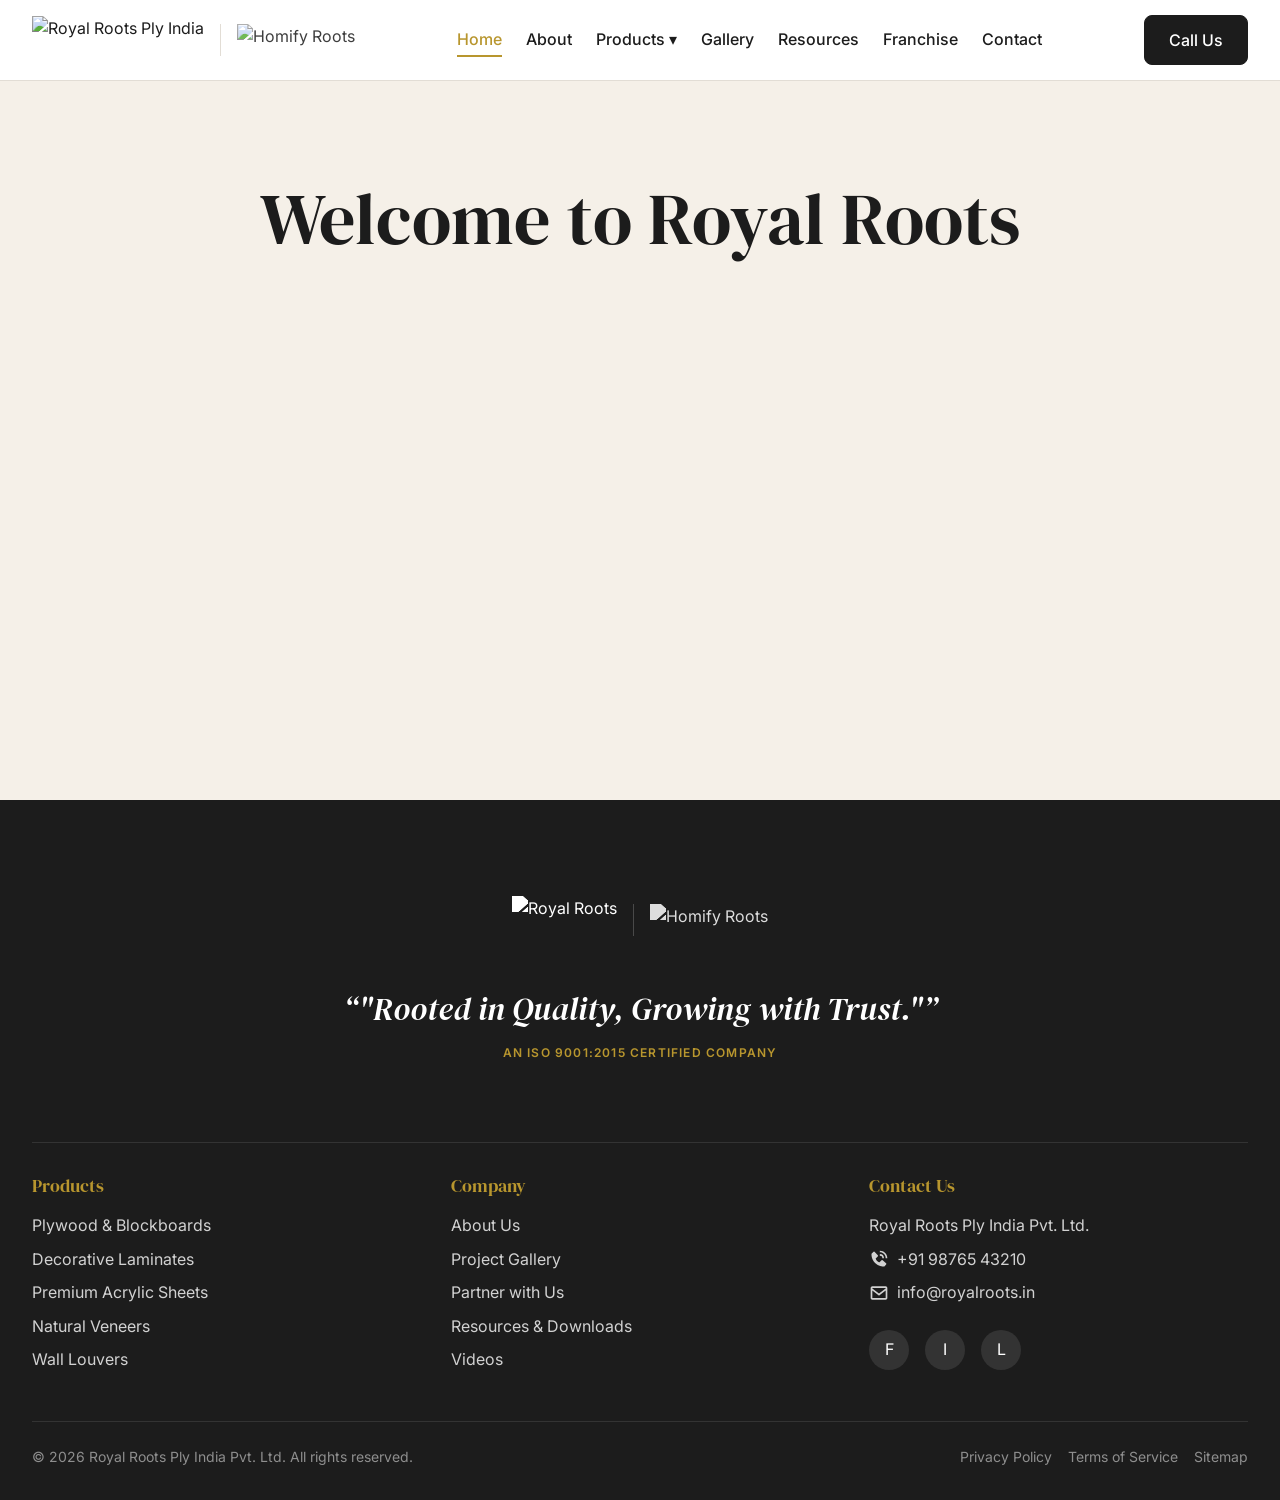
==== index.html @ 7298ae75 "Add index.html with Navbar and Footer components HTML structure" ====
<!DOCTYPE html>
<html lang="en">
<head>
  <meta charset="UTF-8">
  <meta name="viewport" content="width=device-width, initial-scale=1.0">
  <title>Royal Roots Ply India</title>
  <link rel="stylesheet" href="css/reset.css">
  <link rel="stylesheet" href="css/tokens.css">
  <link rel="stylesheet" href="css/typography.css">
  <link rel="stylesheet" href="css/layout.css">
  <link rel="stylesheet" href="css/buttons.css">
  <link rel="stylesheet" href="css/badges.css">
  <link rel="stylesheet" href="css/cards.css">
  <link rel="stylesheet" href="css/forms.css">
  <link rel="stylesheet" href="css/board-3d.css">
  <link rel="stylesheet" href="css/accordion.css">
  <link rel="stylesheet" href="css/table.css">
  <link rel="stylesheet" href="css/whatsapp.css">
  <link rel="stylesheet" href="css/navbar.css">
  <link rel="stylesheet" href="css/footer.css">
  
  <style>
    /* Navbar specific styles for logos, divider, dropdown, mobile overlay */
    .navbar-logos {
      display: flex;
      align-items: center;
      gap: var(--spacing-3);
    }
    
    .logo-royal-roots {
      height: 48px;
      width: auto;
    }
    
    .logo-divider {
      width: 1px;
      height: 32px;
      background-color: var(--color-border);
      margin: 0 var(--spacing-1);
    }
    
    .logo-homify-roots {
      height: 32px;
      width: auto;
      opacity: 0.85;
    }
    
    /* Dropdown CSS specific */
    .nav-item-dropdown {
      position: relative;
    }
    
    .nav-dropdown-menu {
      position: absolute;
      top: 100%;
      left: 50%;
      transform: translateX(-50%) translateY(10px);
      background-color: var(--color-white);
      min-width: 250px;
      padding: var(--spacing-4) var(--spacing-6);
      border-top: 3px solid var(--color-gold);
      box-shadow: var(--shadow-lg);
      border-radius: 0 0 var(--radius-md) var(--radius-md);
      visibility: hidden;
      opacity: 0;
      transition: all var(--transition-normal);
      pointer-events: none;
      z-index: var(--z-above);
      display: flex;
      flex-direction: column;
      gap: var(--spacing-3);
    }
    
    .nav-item-dropdown:hover .nav-dropdown-menu {
      visibility: visible;
      opacity: 1;
      transform: translateX(-50%) translateY(0);
      pointer-events: auto;
    }
    
    .dropdown-item {
      display: block;
      text-decoration: none;
      color: var(--color-text-primary);
      transition: color var(--transition-fast);
      margin-bottom: var(--spacing-2);
    }
    .dropdown-item:last-child {
      margin-bottom: 0;
    }
    .dropdown-item:hover {
      color: var(--color-gold);
    }
    
    .dropdown-title {
      font-weight: 600;
      display: block;
      margin-bottom: var(--spacing-1);
    }
    
    .dropdown-desc {
      font-size: var(--font-size-xs);
      color: var(--color-text-secondary);
      display: block;
      line-height: 1.3;
    }
    
    /* Mobile Overlay */
    .mobile-menu-overlay {
      position: fixed;
      top: 0;
      right: 0;
      bottom: 0;
      left: 0;
      background-color: rgba(28, 28, 28, 0.98);
      z-index: var(--z-overlay);
      transform: translateX(100%);
      transition: transform var(--transition-normal);
      display: flex;
      flex-direction: column;
      padding: var(--spacing-10) var(--spacing-6) var(--spacing-6);
    }
    
    .mobile-menu-overlay.is-active {
      transform: translateX(0);
    }
    
    .mobile-nav-links {
      display: flex;
      flex-direction: column;
      gap: var(--spacing-6);
      margin-top: var(--spacing-10);
      flex-grow: 1;
    }
    
    .mobile-nav-link {
      font-family: var(--font-family-heading);
      font-size: var(--font-size-3xl);
      color: var(--color-white);
      text-decoration: none;
      transition: color var(--transition-fast);
    }
    .mobile-nav-link:hover, .mobile-nav-link.active {
      color: var(--color-gold);
    }
    
    .mobile-menu-bottom {
      display: flex;
      align-items: center;
      gap: var(--spacing-3);
      padding-top: var(--spacing-6);
      border-top: 1px solid rgba(255, 255, 255, 0.1);
    }
    
    .mobile-menu-bottom .logo-divider {
      background-color: rgba(255, 255, 255, 0.2);
    }

    .logo-white {
      filter: brightness(0) invert(1);
    }

    /* Footer structure specific styling */
    .footer-top {
      text-align: center;
      margin-bottom: var(--spacing-12);
      display: flex;
      flex-direction: column;
      align-items: center;
    }
    .footer-tagline {
      font-family: var(--font-family-heading);
      font-size: var(--font-size-2xl);
      font-style: italic;
      margin: var(--spacing-6) 0 var(--spacing-2);
      max-width: 600px;
    }
    .footer-certification {
      font-size: var(--font-size-xs);
      color: var(--color-gold);
      text-transform: uppercase;
      letter-spacing: 0.1em;
      font-weight: 600;
      margin-bottom: var(--spacing-8);
    }
  </style>
</head>
<body>
  <!-- Navbar HTML Structure -->
  <header class="navbar" id="site-header">
    <div class="container navbar-container">
      
      <!-- Logos Left -->
      <a href="/" class="navbar-brand navbar-logos">
        <img src="assets/royal-roots-logo.jpg" alt="Royal Roots Ply India" class="logo-royal-roots" loading="lazy">
        <div class="logo-divider"></div>
        <img src="assets/homify-roots-logo.jpg" alt="Homify Roots" class="logo-homify-roots" loading="lazy">
      </a>
      
      <!-- Center Links (Desktop) -->
      <nav class="navbar-nav">
        <a href="/" class="nav-link active">Home</a>
        <a href="/about" class="nav-link">About</a>
        
        <div class="nav-item-dropdown">
          <a href="/products" class="nav-link">Products ▾</a>
          <div class="nav-dropdown-menu">
            <a href="/products/plywood" class="dropdown-item">
              <span class="dropdown-title">Plywood</span>
              <span class="dropdown-desc">Silver, Gold, Platinum grades</span>
            </a>
            <a href="/products/laminates" class="dropdown-item">
              <span class="dropdown-title">Laminates</span>
              <span class="dropdown-desc">500+ exclusive designs</span>
            </a>
            <a href="/products/acrylic" class="dropdown-item">
              <span class="dropdown-title">Acrylic Sheets</span>
              <span class="dropdown-desc">Glossy, Matte, Marble finish</span>
            </a>
            <a href="/products/veneer" class="dropdown-item">
              <span class="dropdown-title">Veneer</span>
              <span class="dropdown-desc">Gurjan, Teak, Oak selection</span>
            </a>
            <a href="/products/louvers" class="dropdown-item">
              <span class="dropdown-title">Louvers</span>
              <span class="dropdown-desc">Horizontal and Vertical</span>
            </a>
          </div>
        </div>
        
        <a href="/gallery" class="nav-link">Gallery</a>
        <a href="/resources" class="nav-link">Resources</a>
        <a href="/franchise" class="nav-link">Franchise</a>
        <a href="/contact" class="nav-link">Contact</a>
      </nav>
      
      <!-- Right Side Actions -->
      <div class="navbar-actions">
        <a href="tel:+919876543210" class="btn btn-dark">Call Us</a>
      </div>
      
      <!-- Mobile Toggle -->
      <button class="navbar-toggle" id="mobile-menu-toggle" aria-label="Toggle menu">
        <span class="navbar-toggle-icon"></span>
      </button>
      
    </div>
  </header>
  
  <!-- Mobile Fullscreen Menu -->
  <div class="mobile-menu-overlay" id="mobile-menu">
    <nav class="mobile-nav-links">
      <a href="/" class="mobile-nav-link active">Home</a>
      <a href="/about" class="mobile-nav-link">About</a>
      <a href="/products" class="mobile-nav-link">Products</a>
      <a href="/gallery" class="mobile-nav-link">Gallery</a>
      <a href="/resources" class="mobile-nav-link">Resources</a>
      <a href="/franchise" class="mobile-nav-link">Franchise</a>
      <a href="/contact" class="mobile-nav-link">Contact</a>
    </nav>
    <div class="mobile-menu-bottom">
      <img src="assets/royal-roots-logo.jpg" alt="Royal Roots" class="logo-royal-roots logo-white" loading="lazy">
      <div class="logo-divider"></div>
      <img src="assets/homify-roots-logo.jpg" alt="Homify Roots" class="logo-homify-roots logo-white" loading="lazy">
    </div>
  </div>

  <!-- Main Content Area -->
  <main id="main-content" style="min-height: 80vh;">
    <!-- Sections go here -->
    <div class="container section-padding">
      <h1 class="text-center">Welcome to Royal Roots</h1>
    </div>
  </main>

  <!-- Footer HTML Structure -->
  <footer class="footer">
    <div class="container">
      
      <!-- Top Section -->
      <div class="footer-top">
        <div class="navbar-logos" style="justify-content: center; margin-bottom: var(--spacing-4);">
          <img src="assets/royal-roots-logo.jpg" alt="Royal Roots" class="logo-royal-roots logo-white" loading="lazy">
          <div class="logo-divider" style="background-color: rgba(255,255,255,0.2);"></div>
          <img src="assets/homify-roots-logo.jpg" alt="Homify Roots" class="logo-homify-roots logo-white" loading="lazy">
        </div>
        <q class="footer-tagline">"Rooted in Quality, Growing with Trust."</q>
        <div class="footer-certification">AN ISO 9001:2015 CERTIFIED COMPANY</div>
      </div>
      
      <!-- 3-Column Grid -->
      <div class="grid grid-3 mb-8" style="gap: var(--spacing-10); border-top: 1px solid rgba(255,255,255,0.1); padding-top: var(--spacing-8);">
        
        <div>
          <h4 class="footer-heading">Products</h4>
          <ul class="footer-links">
            <li><a href="/products/plywood">Plywood & Blockboards</a></li>
            <li><a href="/products/laminates">Decorative Laminates</a></li>
            <li><a href="/products/acrylic">Premium Acrylic Sheets</a></li>
            <li><a href="/products/veneer">Natural Veneers</a></li>
            <li><a href="/products/louvers">Wall Louvers</a></li>
          </ul>
        </div>
        
        <div>
          <h4 class="footer-heading">Company</h4>
          <ul class="footer-links">
            <li><a href="/about">About Us</a></li>
            <li><a href="/gallery">Project Gallery</a></li>
            <li><a href="/franchise">Partner with Us</a></li>
            <li><a href="/resources">Resources & Downloads</a></li>
            <li><a href="/videos">Videos</a></li>
          </ul>
        </div>
        
        <div class="footer-contact">
          <h4 class="footer-heading">Contact Us</h4>
          <p>Royal Roots Ply India Pvt. Ltd.</p>
          <p>
             <svg width="20" height="20" fill="currentColor" viewBox="0 0 24 24"><path d="M20 10.999h2C22 5.869 18.127 2 12.99 2v2C17.052 4 20 6.943 20 10.999z"/><path d="M13 8c2.103 0 3 .897 3 3h2c0-3.225-1.775-5-5-5v2zm3.422 5.443a1.001 1.001 0 0 0-1.391.043l-2.393 2.461c-.576-.11-1.734-.471-2.926-1.66-1.192-1.193-1.553-2.354-1.66-2.926l2.459-2.394a1 1 0 0 0 .043-1.391L6.859 3.513a1 1 0 0 0-1.391-.087l-2.17 1.861a1 1 0 0 0-.29.649c-.015.25-.301 6.172 4.291 10.766C11.305 20.707 16.323 21 17.705 21c.202 0 .326-.006.359-.008a.992.992 0 0 0 .648-.291l1.86-2.171a.997.997 0 0 0-.086-1.391l-4.064-3.696z"/></svg> 
             <a href="tel:+919876543210" style="color: inherit; text-decoration: none;">+91 98765 43210</a>
          </p>
          <p>
            <svg width="20" height="20" fill="currentColor" viewBox="0 0 24 24"><path d="M20 4H4c-1.103 0-2 .897-2 2v12c0 1.103.897 2 2 2h16c1.103 0 2-.897 2-2V6c0-1.103-.897-2-2-2zm0 2v.511l-8 6.223-8-6.222V6h16zM4 18V9.044l7.386 5.745a.994.994 0 0 0 1.228 0L20 9.044 20.002 18H4z"/></svg>
            <a href="mailto:info@royalroots.in" style="color: inherit; text-decoration: none;">info@royalroots.in</a>
          </p>
          <!-- Social links -->
          <div class="footer-social">
            <a href="#" aria-label="Facebook">F</a>
            <a href="#" aria-label="Instagram">I</a>
            <a href="#" aria-label="LinkedIn">L</a>
          </div>
        </div>
        
      </div>
      
      <!-- Bottom Section -->
      <div class="footer-bottom">
        <div>&copy; 2026 Royal Roots Ply India Pvt. Ltd. All rights reserved.</div>
        <div class="footer-bottom-links">
          <a href="/privacy">Privacy Policy</a>
          <a href="/terms">Terms of Service</a>
          <a href="/sitemap">Sitemap</a>
        </div>
      </div>
      
    </div>
  </footer>

  <!-- Container for React/JS components to attach to if needed -->
  <div id="component-anchors"></div>

  <!-- Javascript Modules -->
  <script type="module" src="js/app.js"></script>
</body>
</html>
---- css/tokens.css ----
/* css/tokens.css */
:root {
  /* Colors */
  --color-gold: #B8962E;
  --color-gold-hover: #D4AF37; /* Lighter shade for hover states */
  --color-background-warm: #F5F0E8;
  --color-near-black: #1C1C1C;
  --color-white: #FFFFFF;
  --color-border: #E2DDD5;
  
  /* Text Colors */
  --color-text-primary: var(--color-near-black);
  --color-text-secondary: #4A4A4A;
  --color-text-light: #767676;
  --color-text-inverse: var(--color-white);
  
  /* Wood Texture Colors (for gradients/shadows) */
  --color-wood-light: #DEB887;
  --color-wood-medium: #D2B48C;
  --color-wood-dark: #8B4513;
  
  /* Brand/Social */
  --color-whatsapp-green: #25D366;
  --color-whatsapp-hover: #128C7E;

  /* Typography */
  --font-family-heading: 'DM Serif Display', serif;
  --font-family-body: 'Inter', sans-serif;
  
  /* Type Scale (Fluid typography baseline values) */
  --font-size-xs: 0.75rem;     /* 12px */
  --font-size-sm: 0.875rem;    /* 14px */
  --font-size-base: 1rem;      /* 16px */
  --font-size-lg: 1.125rem;    /* 18px */
  --font-size-xl: 1.5rem;      /* 24px */
  --font-size-2xl: 2rem;       /* 32px */
  --font-size-3xl: 2.5rem;     /* 40px */
  --font-size-4xl: 3.5rem;     /* 56px */
  --font-size-5xl: 4.5rem;     /* 72px */

  /* Spacing Scale (8pt grid) */
  --spacing-1: 0.25rem;  /* 4px */
  --spacing-2: 0.5rem;   /* 8px */
  --spacing-3: 0.75rem;  /* 12px */
  --spacing-4: 1rem;     /* 16px */
  --spacing-5: 1.25rem;  /* 20px */
  --spacing-6: 1.5rem;   /* 24px */
  --spacing-8: 2rem;     /* 32px */
  --spacing-10: 2.5rem;  /* 40px */
  --spacing-12: 3rem;    /* 48px */
  --spacing-16: 4rem;    /* 64px */
  --spacing-20: 5rem;    /* 80px */
  --spacing-24: 6rem;    /* 96px */
  --spacing-32: 8rem;    /* 128px */

  /* Border Radius */
  --radius-sm: 4px;
  --radius-md: 8px;
  --radius-lg: 16px;
  --radius-full: 9999px;

  /* Shadows */
  --shadow-sm: 0 1px 2px rgba(0, 0, 0, 0.05);
  --shadow-md: 0 4px 6px -1px rgba(0, 0, 0, 0.1), 0 2px 4px -1px rgba(0, 0, 0, 0.06);
  --shadow-lg: 0 10px 15px -3px rgba(0, 0, 0, 0.1), 0 4px 6px -2px rgba(0, 0, 0, 0.05);
  --shadow-board: 0 20px 25px -5px rgba(28, 28, 28, 0.15), 0 10px 10px -5px rgba(28, 28, 28, 0.1);

  /* Transitions */
  --transition-fast: 150ms cubic-bezier(0.4, 0, 0.2, 1);
  --transition-normal: 300ms cubic-bezier(0.4, 0, 0.2, 1);
  --transition-slow: 400ms cubic-bezier(0.4, 0, 0.2, 1);

  /* Z-Index */
  --z-behind: -1;
  --z-normal: 1;
  --z-above: 10;
  --z-sticky: 100;
  --z-overlay: 1000;
  --z-modal: 9999;
}
---- css/typography.css ----
/* css/typography.css */

/* Import Google Fonts */
@import url('https://fonts.googleapis.com/css2?family=DM+Serif+Display:ital@0;1&family=Inter:wght@400;500;600&display=swap');

body {
  font-family: var(--font-family-body);
  font-weight: 400;
  line-height: 1.6;
  color: var(--color-text-primary);
  background-color: var(--color-background-warm);
}

/* Headings */
h1, h2, h3, h4, h5, h6 {
  font-family: var(--font-family-heading);
  font-weight: 400; /* DM Serif Display is usually 400 */
  line-height: 1.2;
  margin-bottom: var(--spacing-4);
  color: var(--color-text-primary);
}

/* Responsive typography for headings */
h1 {
  font-size: var(--font-size-5xl);
}
h2 {
  font-size: var(--font-size-4xl);
}
h3 {
  font-size: var(--font-size-3xl);
}
h4 {
  font-size: var(--font-size-2xl);
}
h5 {
  font-size: var(--font-size-xl);
}
h6 {
  font-size: var(--font-size-lg);
}

@media (max-width: 1024px) {
  h1 { font-size: calc(var(--font-size-5xl) * 0.85); }
  h2 { font-size: calc(var(--font-size-4xl) * 0.85); }
  h3 { font-size: calc(var(--font-size-3xl) * 0.85); }
}

@media (max-width: 768px) {
  h1 { font-size: calc(var(--font-size-5xl) * 0.7); }
  h2 { font-size: calc(var(--font-size-4xl) * 0.75); }
  h3 { font-size: calc(var(--font-size-3xl) * 0.75); }
  h4 { font-size: calc(var(--font-size-2xl) * 0.85); }
}

@media (max-width: 480px) {
  h1 { font-size: calc(var(--font-size-5xl) * 0.6); }
  h2 { font-size: calc(var(--font-size-4xl) * 0.6); }
  h3 { font-size: calc(var(--font-size-3xl) * 0.65); }
}

p, ul, ol, dl, blockquote {
  margin-bottom: var(--spacing-4);
  font-family: var(--font-family-body);
}

strong, b {
  font-weight: 600;
}

em, i {
  font-style: italic;
  font-family: var(--font-family-heading); /* Can use serif for emphasis, or standard italic */
}

a {
  color: inherit;
  text-decoration: none;
}
---- css/layout.css ----
/* css/layout.css */

/* Container */
.container {
  width: 100%;
  max-width: 1280px;
  margin-left: auto;
  margin-right: auto;
  padding-left: var(--spacing-4);
  padding-right: var(--spacing-4);
}

@media (min-width: 768px) {
  .container {
    padding-left: var(--spacing-8);
    padding-right: var(--spacing-8);
  }
}

/* Section Padding */
.section-padding {
  padding-top: var(--spacing-16);
  padding-bottom: var(--spacing-16);
}
@media (min-width: 1024px) {
  .section-padding {
    padding-top: var(--spacing-24);
    padding-bottom: var(--spacing-24);
  }
}

.section-padding-sm {
  padding-top: var(--spacing-10);
  padding-bottom: var(--spacing-10);
}

/* Grid Classes */
.grid {
  display: grid;
  gap: var(--spacing-8);
}

.grid-2 { grid-template-columns: 1fr; }
.grid-3 { grid-template-columns: 1fr; }
.grid-4 { grid-template-columns: 1fr; }

@media (min-width: 768px) {
  .grid-2 { grid-template-columns: repeat(2, 1fr); }
  .grid-3 { grid-template-columns: repeat(2, 1fr); }
  .grid-4 { grid-template-columns: repeat(2, 1fr); }
}

@media (min-width: 1024px) {
  .grid-3 { grid-template-columns: repeat(3, 1fr); }
  .grid-4 { grid-template-columns: repeat(4, 1fr); }
}

/* Split Layouts (e.g. 55/45 or 60/40) */
.split-55-45 {
  display: grid;
  grid-template-columns: 1fr;
  gap: var(--spacing-8);
}
.split-60-40 {
  display: grid;
  grid-template-columns: 1fr;
  gap: var(--spacing-8);
}

@media (min-width: 1024px) {
  .split-55-45 { grid-template-columns: 55fr 45fr; }
  .split-60-40 { grid-template-columns: 60fr 40fr; }
}

/* Flex Utilities */
.flex { display: flex; }
.flex-column { flex-direction: column; }
.items-center { align-items: center; }
.justify-center { justify-content: center; }
.justify-between { justify-content: space-between; }
.justify-end { justify-content: flex-end; }
.flex-wrap { flex-wrap: wrap; }
.gap-1 { gap: var(--spacing-1); }
.gap-2 { gap: var(--spacing-2); }
.gap-3 { gap: var(--spacing-3); }
.gap-4 { gap: var(--spacing-4); }
.gap-6 { gap: var(--spacing-6); }
.gap-8 { gap: var(--spacing-8); }

/* Text Alignment */
.text-center { text-align: center; }
.text-left { text-align: left; }
.text-right { text-align: right; }

/* Spacing Margins */
.mb-1 { margin-bottom: var(--spacing-1); }
.mb-2 { margin-bottom: var(--spacing-2); }
.mb-3 { margin-bottom: var(--spacing-3); }
.mb-4 { margin-bottom: var(--spacing-4); }
.mb-6 { margin-bottom: var(--spacing-6); }
.mb-8 { margin-bottom: var(--spacing-8); }
.mt-4 { margin-top: var(--spacing-4); }
.mt-8 { margin-top: var(--spacing-8); }

/* Screen Reader Only */
.sr-only {
  position: absolute;
  width: 1px;
  height: 1px;
  padding: 0;
  margin: -1px;
  overflow: hidden;
  clip: rect(0, 0, 0, 0);
  white-space: nowrap;
  border-width: 0;
}
---- css/buttons.css ----
/* css/buttons.css */

/* Base Button Styles */
.btn {
  display: inline-flex;
  align-items: center;
  justify-content: center;
  padding: var(--spacing-3) var(--spacing-6);
  border-radius: var(--radius-md);
  font-family: var(--font-family-body);
  font-weight: 500;
  font-size: var(--font-size-base);
  line-height: 1.5;
  text-decoration: none;
  text-align: center;
  transition: all var(--transition-normal);
  cursor: pointer;
}

.btn:active {
  transform: translateY(1px);
}

.btn:disabled,
.btn.disabled {
  opacity: 0.6;
  cursor: not-allowed;
  pointer-events: none;
}

/* 1. Dark background that turns gold on hover */
.btn-dark {
  background-color: var(--color-near-black);
  color: var(--color-white);
  border: 1px solid var(--color-near-black);
}

.btn-dark:hover {
  background-color: var(--color-gold);
  border-color: var(--color-gold);
  color: var(--color-white);
}

/* 2. Gold background */
.btn-gold {
  background-color: var(--color-gold);
  color: var(--color-white);
  border: 1px solid var(--color-gold);
}

.btn-gold:hover {
  background-color: var(--color-gold-hover);
  border-color: var(--color-gold-hover);
}

/* 3. Outlined with light border */
.btn-outline {
  background-color: transparent;
  color: var(--color-text-primary);
  border: 1px solid var(--color-border);
}

.btn-outline:hover {
  background-color: var(--color-background-warm);
  border-color: var(--color-near-black);
}

/* 4. Outlined white for dark backgrounds */
.btn-outline-white {
  background-color: transparent;
  color: var(--color-white);
  border: 1px solid rgba(255, 255, 255, 0.3);
}

.btn-outline-white:hover {
  background-color: rgba(255, 255, 255, 0.1);
  border-color: var(--color-white);
}

/* 5. Text link style with underline */
.btn-link {
  background-color: transparent;
  color: var(--color-text-primary);
  padding: var(--spacing-2) 0;
  border-radius: 0;
  border-bottom: 1px solid var(--color-text-primary);
}

.btn-link:hover {
  color: var(--color-text-secondary);
  border-bottom-color: var(--color-text-secondary);
}

/* 6. Gold text link style */
.btn-link-gold {
  background-color: transparent;
  color: var(--color-gold);
  padding: var(--spacing-2) 0;
  border-radius: 0;
  border-bottom: 1px solid var(--color-gold);
}

.btn-link-gold:hover {
  color: var(--color-gold-hover);
  border-bottom-color: var(--color-gold-hover);
}

/* 7. Full width modifier */
.btn-full {
  width: 100%;
}
---- css/badges.css ----
/* css/badges.css */

/* Base Badge Style */
.badge {
  display: inline-flex;
  align-items: center;
  padding: var(--spacing-1) var(--spacing-3);
  border-radius: var(--radius-full);
  font-family: var(--font-family-body);
  font-size: var(--font-size-xs);
  font-weight: 600;
  text-transform: uppercase;
  letter-spacing: 0.05em;
  line-height: 1;
  white-space: nowrap;
}

/* 1. Outline */
.badge-outline {
  background-color: transparent;
  color: var(--color-text-primary);
  border: 1px solid var(--color-border);
}

/* 2. Gold */
.badge-gold {
  background-color: var(--color-gold);
  color: var(--color-white);
  border: 1px solid var(--color-gold);
}

/* 3. Dark */
.badge-dark {
  background-color: var(--color-near-black);
  color: var(--color-white);
  border: 1px solid var(--color-near-black);
}

/* 4. Board Overlay */
.badge-board {
  background-color: rgba(255, 255, 255, 0.9);
  color: var(--color-near-black);
  border: 1px solid rgba(0, 0, 0, 0.05);
  backdrop-filter: blur(4px);
  -webkit-backdrop-filter: blur(4px);
  box-shadow: var(--shadow-sm);
}

/* 5. Popular Label Styles */
.badge-popular {
  background-color: #FFF3CD;
  color: #856404;
  border: 1px solid #FFEEBA;
}
---- css/cards.css ----
/* css/cards.css */

/* Base Card Style */
.card {
  background-color: var(--color-white);
  border-radius: var(--radius-lg);
  box-shadow: var(--shadow-sm);
  overflow: hidden;
  transition: transform var(--transition-normal), box-shadow var(--transition-normal);
}

.card:hover {
  transform: translateY(-4px);
  box-shadow: var(--shadow-md);
}

/* 1. Grade Cards */
.card-grade {
  position: relative;
  padding: var(--spacing-6);
  border: 1px solid var(--color-border);
}

.card-grade::before {
  content: '';
  position: absolute;
  top: 0;
  left: 0;
  right: 0;
  height: 6px;
  background-color: var(--color-gold);
}

.card-grade-features {
  margin-top: var(--spacing-4);
  padding-left: var(--spacing-4);
  border-left: 2px solid var(--color-gold);
}

.card-grade-features li {
  margin-bottom: var(--spacing-2);
  color: var(--color-text-secondary);
}

/* 2. Product Scroll Cards */
.card-product {
  min-width: 280px;
  max-width: 320px;
  flex: 0 0 auto;
}

.card-product-image {
  width: 100%;
  aspect-ratio: 4/3;
  object-fit: cover;
}

.card-product-content {
  padding: var(--spacing-4);
}

/* 3. Testimonial Blocks */
.card-testimonial {
  background-color: var(--color-background-warm);
  padding: var(--spacing-6);
  border-radius: var(--radius-md);
  border-left: 4px solid var(--color-gold);
  box-shadow: none;
}

.card-testimonial-text {
  font-style: italic;
  font-size: var(--font-size-lg);
  margin-bottom: var(--spacing-4);
}

/* 4. Feature Items (No border) */
.card-feature {
  background-color: transparent;
  box-shadow: none;
  padding: var(--spacing-4) 0;
}

.card-feature:hover {
  transform: none;
  box-shadow: none;
}

/* 5. Article Preview Cards */
.card-article {
  display: flex;
  flex-direction: column;
}

.card-article-image {
  width: 100%;
  aspect-ratio: 16/9;
  object-fit: cover;
}

.card-article-body {
  padding: var(--spacing-5);
  flex-grow: 1;
}

/* 6. Stat Items */
.card-stat {
  text-align: center;
  padding: var(--spacing-6);
  background-color: var(--color-near-black);
  color: var(--color-white);
}

.card-stat-number {
  font-family: var(--font-family-heading);
  font-size: var(--font-size-4xl);
  color: var(--color-gold);
  margin-bottom: var(--spacing-2);
}

/* 7. Application Sector Tiles */
.card-sector {
  position: relative;
  aspect-ratio: 1/1;
  overflow: hidden;
  border-radius: var(--radius-md);
}

.card-sector img {
  width: 100%;
  height: 100%;
  object-fit: cover;
  transition: transform var(--transition-slow);
}

.card-sector:hover img {
  transform: scale(1.05);
}

.card-sector-overlay {
  position: absolute;
  inset: 0;
  background: linear-gradient(to top, rgba(0,0,0,0.8), rgba(0,0,0,0.2) 60%, transparent);
  display: flex;
  align-items: flex-end;
  padding: var(--spacing-4);
  color: var(--color-white);
}

/* 8. Download Cards */
.card-download {
  display: flex;
  align-items: center;
  justify-content: space-between;
  padding: var(--spacing-4) var(--spacing-6);
  border: 1px solid var(--color-border);
  border-radius: var(--radius-md);
}

.card-download-info {
  display: flex;
  align-items: center;
  gap: var(--spacing-4);
}

.card-download-icon {
  color: var(--color-gold);
  font-size: var(--font-size-2xl);
}
---- css/forms.css ----
/* css/forms.css */

/* Form Group */
.form-group {
  margin-bottom: var(--spacing-4);
  position: relative;
}

/* Label */
.form-label {
  display: block;
  font-size: var(--font-size-sm);
  font-weight: 500;
  margin-bottom: var(--spacing-2);
  color: var(--color-text-primary);
}

/* Input, Textarea, Select */
.form-control {
  width: 100%;
  padding: var(--spacing-3) var(--spacing-4);
  font-size: var(--font-size-base);
  line-height: 1.5;
  color: var(--color-text-primary);
  background-color: var(--color-white);
  border: 1px solid var(--color-border);
  border-radius: var(--radius-sm);
  transition: border-color var(--transition-fast), box-shadow var(--transition-fast);
}

.form-control:focus {
  outline: none;
  border-color: var(--color-gold);
  box-shadow: 0 0 0 3px rgba(184, 150, 46, 0.1); /* Gold glow */
}

.form-control::placeholder {
  color: var(--color-text-light);
  opacity: 1;
}

textarea.form-control {
  min-height: 120px;
  resize: vertical;
}

select.form-control {
  appearance: none;
  background-image: url('data:image/svg+xml;charset=US-ASCII,<svg xmlns="http://www.w3.org/2000/svg" width="16" height="16" fill="%234A4A4A" viewBox="0 0 16 16"><path d="M7.247 11.14L2.451 5.658C1.885 5.013 2.345 4 3.204 4h9.592a1 1 0 0 1 .753 1.659l-4.796 5.48a1 1 0 0 1-1.506 0z"/></svg>');
  background-repeat: no-repeat;
  background-position: right var(--spacing-3) center;
  background-size: 12px 12px;
  padding-right: var(--spacing-8);
}

/* Phone Number Prefix Wrapper */
.form-phone-wrapper {
  display: flex;
  position: relative;
}

.form-phone-prefix {
  display: flex;
  align-items: center;
  padding: 0 var(--spacing-3);
  background-color: var(--color-background-warm);
  border: 1px solid var(--color-border);
  border-right: none;
  border-top-left-radius: var(--radius-sm);
  border-bottom-left-radius: var(--radius-sm);
  color: var(--color-text-secondary);
  font-weight: 500;
}

.form-phone-wrapper .form-control {
  border-top-left-radius: 0;
  border-bottom-left-radius: 0;
}

/* Error and Success States */
.has-error .form-control {
  border-color: #DC3545;
}
.has-error .form-control:focus {
  box-shadow: 0 0 0 3px rgba(220, 53, 69, 0.1);
}

.has-success .form-control {
  border-color: #28A745;
}
.has-success .form-control:focus {
  box-shadow: 0 0 0 3px rgba(40, 167, 69, 0.1);
}

.form-message {
  display: block;
  font-size: var(--font-size-sm);
  margin-top: var(--spacing-1);
}
.form-message.error {
  color: #DC3545;
}
.form-message.success {
  color: #28A745;
}

/* Pill Multi-select Toggle Styles */
.form-pills {
  display: flex;
  flex-wrap: wrap;
  gap: var(--spacing-2);
}

.form-pill-label {
  cursor: pointer;
}

.form-pill-label input[type="checkbox"],
.form-pill-label input[type="radio"] {
  position: absolute;
  opacity: 0;
  width: 0;
  height: 0;
}

.form-pill-text {
  display: inline-block;
  padding: var(--spacing-2) var(--spacing-4);
  background-color: var(--color-background-warm);
  border: 1px solid var(--color-border);
  border-radius: var(--radius-full);
  font-size: var(--font-size-sm);
  color: var(--color-text-secondary);
  transition: all var(--transition-fast);
  user-select: none;
}

.form-pill-label input:checked ~ .form-pill-text {
  background-color: var(--color-near-black);
  color: var(--color-white);
  border-color: var(--color-near-black);
}

.form-pill-label input:focus-visible ~ .form-pill-text {
  box-shadow: 0 0 0 3px rgba(28, 28, 28, 0.2);
}

/* Dark versions for dark backgrounds */
.dark-bg .form-label {
  color: var(--color-white);
}

.dark-bg .form-control {
  background-color: rgba(255, 255, 255, 0.05);
  border-color: rgba(255, 255, 255, 0.2);
  color: var(--color-white);
}

.dark-bg .form-control:focus {
  border-color: var(--color-gold);
}

.dark-bg .form-control::placeholder {
  color: rgba(255, 255, 255, 0.5);
}

.dark-bg .form-phone-prefix {
  background-color: rgba(255, 255, 255, 0.1);
  border-color: rgba(255, 255, 255, 0.2);
  color: rgba(255, 255, 255, 0.8);
}
---- css/board-3d.css ----
/* css/board-3d.css */

.board-3d-wrapper {
  perspective: 1000px;
  width: 100%;
  max-width: 600px;
  margin: 0 auto;
}

.board-3d-container {
  position: relative;
  width: 100%;
  transform-style: preserve-3d;
  /* Rotate on X and Y axes */
  transform: rotateX(10deg) rotateY(-15deg);
  transition: transform 0.4s ease-out;
  box-shadow: var(--shadow-board);
}

.board-3d-wrapper:hover .board-3d-container {
  /* Reduce rotation slightly on hover for a shift effect */
  transform: rotateX(5deg) rotateY(-8deg);
}

/* Front Face */
.board-front {
  position: relative;
  width: 100%;
  height: 100%;
  z-index: 2;
  border: 1px solid rgba(255, 255, 255, 0.2);
  /* Use an aspect ratio to preserve shape, e.g., 4:3 */
  aspect-ratio: 4/3;
  overflow: hidden;
  background-color: var(--color-wood-medium);
}

.board-image {
  width: 100%;
  height: 100%;
  object-fit: cover;
}

/* Right Edge / Thickness */
.board-edge-right {
  position: absolute;
  top: 0;
  right: -20px;
  width: 20px;
  height: 100%;
  background: linear-gradient(to right, var(--color-wood-dark), var(--color-wood-medium));
  transform-origin: left;
  transform: rotateY(90deg);
  border-right: 1px solid rgba(0,0,0,0.3);
}

/* Bottom Edge / Thickness */
.board-edge-bottom {
  position: absolute;
  bottom: -20px;
  left: 0;
  width: 100%;
  height: 20px;
  background: linear-gradient(to bottom, var(--color-wood-dark), var(--color-wood-medium));
  transform-origin: top;
  transform: rotateX(-90deg);
  border-bottom: 1px solid rgba(0,0,0,0.3);
}

/* Wood Grain Effect styling (optional gradient to layer on edges) */
.wood-grain {
  background-image: repeating-linear-gradient(
    45deg,
    transparent,
    transparent 2px,
    rgba(139, 69, 19, 0.1) 2px,
    rgba(139, 69, 19, 0.1) 4px
  );
}

.board-edge-right.wood-grain,
.board-edge-bottom.wood-grain {
  opacity: 0.8;
}

/* Badge Overlays on Front Face */
.board-badge {
  position: absolute;
  z-index: 3;
}

.board-badge-top-left {
  top: var(--spacing-4);
  left: var(--spacing-4);
}

.board-badge-bottom-right {
  bottom: var(--spacing-4);
  right: var(--spacing-4);
}
---- css/accordion.css ----
/* css/accordion.css */

.accordion {
  border: 1px solid var(--color-border);
  border-radius: var(--radius-md);
  overflow: hidden;
  background-color: var(--color-white);
  margin-bottom: var(--spacing-4);
}

.accordion-item {
  border-bottom: 1px solid var(--color-border);
}

.accordion-item:last-child {
  border-bottom: none;
}

.accordion-header {
  width: 100%;
  display: flex;
  justify-content: space-between;
  align-items: center;
  padding: var(--spacing-4) var(--spacing-6);
  background-color: transparent;
  color: var(--color-text-primary);
  font-family: var(--font-family-body);
  font-weight: 600;
  font-size: var(--font-size-lg);
  text-align: left;
  transition: background-color var(--transition-fast);
}

.accordion-header:hover {
  background-color: var(--color-background-warm);
}

.accordion-header:focus-visible {
  outline: none;
  background-color: var(--color-background-warm);
  box-shadow: inset 0 0 0 2px var(--color-gold);
}

/* Chevron */
.accordion-icon {
  flex-shrink: 0;
  width: 24px;
  height: 24px;
  display: inline-flex;
  align-items: center;
  justify-content: center;
  transition: transform var(--transition-normal);
  color: var(--color-gold);
}

.accordion-icon svg {
  width: 100%;
  height: 100%;
}

/* Open State */
.accordion-item.is-open .accordion-icon {
  transform: rotate(180deg);
}

.accordion-content {
  max-height: 0;
  overflow: hidden;
  transition: max-height var(--transition-normal);
  visibility: hidden;
  opacity: 0;
}

.accordion-item.is-open .accordion-content {
  visibility: visible;
  opacity: 1;
  /* Set max-height via JS for smooth transition or use a large value */
  max-height: 1000px; 
}

.accordion-body {
  padding: 0 var(--spacing-6) var(--spacing-4) var(--spacing-6);
  color: var(--color-text-secondary);
  line-height: 1.6;
}
---- css/table.css ----
/* css/table.css */

.table-responsive {
  width: 100%;
  overflow-x: auto;
  -webkit-overflow-scrolling: touch;
  margin-bottom: var(--spacing-6);
  border-radius: var(--radius-md);
  box-shadow: var(--shadow-sm);
}

.table {
  width: 100%;
  min-width: 600px;
  border-collapse: collapse;
  text-align: left;
  font-family: var(--font-family-body);
  background-color: var(--color-white);
}

/* Header Row */
.table thead tr {
  background-color: var(--color-near-black);
  color: var(--color-white);
}

.table th {
  padding: var(--spacing-4) var(--spacing-5);
  font-weight: 600;
  font-size: var(--font-size-base);
  letter-spacing: 0.02em;
}

/* Body Rows */
.table td {
  padding: var(--spacing-4) var(--spacing-5);
  border-bottom: 1px solid var(--color-border);
  color: var(--color-text-secondary);
  vertical-align: top;
}

/* Alternating Backgrounds */
.table tbody tr:nth-child(even) {
  background-color: var(--color-background-warm);
}

/* Hover effect on rows */
.table tbody tr:hover {
  background-color: rgba(184, 150, 46, 0.05); /* Slight gold tint */
}

/* Emphasized Cells (e.g., column representing the recommended product) */
.table td.highlight {
  background-color: rgba(184, 150, 46, 0.1);
  color: var(--color-text-primary);
  font-weight: 500;
  border-left: 2px solid var(--color-gold);
}
.table th.highlight {
  color: var(--color-gold);
}

/* Remove border from last row */
.table tbody tr:last-child td {
  border-bottom: none;
}
---- css/whatsapp.css ----
/* css/whatsapp.css */

/* Floating WhatsApp Button Wrapper */
.floating-actions {
  position: fixed;
  bottom: var(--spacing-6);
  right: var(--spacing-6);
  display: flex;
  flex-direction: column;
  gap: var(--spacing-4);
  z-index: var(--z-sticky);
}

/* WhatsApp Circle Button */
.btn-whatsapp-floating {
  display: flex;
  align-items: center;
  justify-content: center;
  width: 60px;
  height: 60px;
  background-color: var(--color-whatsapp-green);
  color: var(--color-white);
  border-radius: var(--radius-full);
  box-shadow: var(--shadow-lg);
  transition: transform var(--transition-normal), background-color var(--transition-fast);
  text-decoration: none;
}

.btn-whatsapp-floating:hover {
  background-color: var(--color-whatsapp-hover);
  transform: scale(1.1);
}

.btn-whatsapp-floating svg {
  width: 32px;
  height: 32px;
  fill: currentColor;
}

/* Smaller Call Button - hidden on desktop, visible on mobile */
.btn-call-floating {
  display: none;
  align-items: center;
  justify-content: center;
  width: 48px;
  height: 48px;
  background-color: var(--color-near-black);
  color: var(--color-white);
  border-radius: var(--radius-full);
  box-shadow: var(--shadow-lg);
  transition: transform var(--transition-normal);
  text-decoration: none;
}

.btn-call-floating:hover {
  transform: scale(1.1);
  background-color: var(--color-gold);
}

.btn-call-floating svg {
  width: 24px;
  height: 24px;
  fill: currentColor;
}

/* Mobile Responsiveness */
@media (max-width: 768px) {
  .floating-actions {
    bottom: var(--spacing-4);
    right: var(--spacing-4);
    gap: var(--spacing-3);
  }

  .btn-whatsapp-floating {
    width: 56px;
    height: 56px;
  }
  
  .btn-whatsapp-floating svg {
    width: 28px;
    height: 28px;
  }

  /* Show call button on mobile */
  .btn-call-floating {
    display: flex;
  }
}
---- css/navbar.css ----
/* css/navbar.css */

.navbar {
  position: fixed;
  top: 0;
  left: 0;
  width: 100%;
  background-color: var(--color-white);
  border-bottom: 1px solid var(--color-border);
  z-index: var(--z-sticky);
  transition: all var(--transition-normal);
}

.navbar.scrolled {
  box-shadow: var(--shadow-sm);
}

.navbar-container {
  display: flex;
  align-items: center;
  justify-content: space-between;
  height: 80px;
}

.navbar-brand {
  display: flex;
  align-items: center;
  gap: var(--spacing-3);
  text-decoration: none;
  color: var(--color-near-black);
}

.navbar-logo {
  height: 48px;
  width: auto;
}

.navbar-title {
  font-family: var(--font-family-heading);
  font-size: var(--font-size-lg);
  font-weight: 500;
  margin: 0;
}

/* Desktop Navigation */
.navbar-nav {
  display: none;
  align-items: center;
  gap: var(--spacing-6);
}

@media (min-width: 1024px) {
  .navbar-nav {
    display: flex;
  }
}

.nav-link {
  font-family: var(--font-family-body);
  font-size: var(--font-size-base);
  font-weight: 500;
  color: var(--color-text-primary);
  text-decoration: none;
  transition: color var(--transition-fast);
  position: relative;
}

.nav-link:hover,
.nav-link.active {
  color: var(--color-gold);
}

.nav-link::after {
  content: '';
  position: absolute;
  bottom: -4px;
  left: 0;
  width: 0%;
  height: 2px;
  background-color: var(--color-gold);
  transition: width var(--transition-normal);
}

.nav-link:hover::after,
.nav-link.active::after {
  width: 100%;
}

/* Mobile Menu Toggle */
.navbar-toggle {
  display: block;
  width: 32px;
  height: 32px;
  position: relative;
  border: none;
  background: transparent;
  cursor: pointer;
}

@media (min-width: 1024px) {
  .navbar-toggle {
    display: none;
  }
}

.navbar-toggle-icon,
.navbar-toggle-icon::before,
.navbar-toggle-icon::after {
  position: absolute;
  width: 24px;
  height: 2px;
  background-color: var(--color-near-black);
  transition: transform var(--transition-normal), opacity var(--transition-normal);
}

.navbar-toggle-icon {
  top: 50%;
  left: 50%;
  transform: translate(-50%, -50%);
}

.navbar-toggle-icon::before {
  content: '';
  top: -8px;
  left: 0;
}

.navbar-toggle-icon::after {
  content: '';
  bottom: -8px;
  left: 0;
}

/* Open State for Mobile Toggle */
.navbar-toggle.is-active .navbar-toggle-icon {
  background-color: transparent;
}
.navbar-toggle.is-active .navbar-toggle-icon::before {
  top: 0;
  transform: rotate(45deg);
}
.navbar-toggle.is-active .navbar-toggle-icon::after {
  bottom: 0;
  transform: rotate(-45deg);
}

/* Actions */
.navbar-actions {
  display: none;
  align-items: center;
  gap: var(--spacing-4);
}

@media (min-width: 1024px) {
  .navbar-actions {
    display: flex;
  }
}

/* Body padding to offset fixed navbar */
body {
  padding-top: 80px;
}
---- css/footer.css ----
/* css/footer.css */

.footer {
  background-color: var(--color-near-black);
  color: var(--color-white);
  padding-top: var(--spacing-16);
  padding-bottom: var(--spacing-4);
  margin-top: auto;
}

@media (min-width: 1024px) {
  .footer {
    padding-top: var(--spacing-24);
    padding-bottom: var(--spacing-8);
  }
}

.footer-main {
  display: grid;
  gap: var(--spacing-10);
  margin-bottom: var(--spacing-12);
  grid-template-columns: 1fr;
}

@media (min-width: 768px) {
  .footer-main {
    grid-template-columns: 2fr 1fr 1fr;
  }
}

@media (min-width: 1024px) {
  .footer-main {
    grid-template-columns: 2fr 1fr 1fr 1fr;
  }
}

.footer-brand {
  margin-bottom: var(--spacing-4);
}

.footer-logo {
  height: 48px;
  margin-bottom: var(--spacing-4);
  /* Use a white logo or filter to make it white */
  filter: brightness(0) invert(1);
}

.footer-description {
  color: rgba(255, 255, 255, 0.7);
  max-width: 300px;
  margin-bottom: var(--spacing-6);
}

.footer-heading {
  font-family: var(--font-family-heading);
  font-size: var(--font-size-lg);
  color: var(--color-gold);
  margin-bottom: var(--spacing-4);
  font-weight: 500;
}

.footer-links {
  list-style: none;
}

.footer-links li {
  margin-bottom: var(--spacing-2);
}

.footer-links a {
  color: rgba(255, 255, 255, 0.8);
  text-decoration: none;
  transition: color var(--transition-fast);
}

.footer-links a:hover {
  color: var(--color-gold);
}

.footer-contact p {
  color: rgba(255, 255, 255, 0.8);
  margin-bottom: var(--spacing-2);
  display: flex;
  align-items: center;
  gap: var(--spacing-2);
}

.footer-social {
  display: flex;
  gap: var(--spacing-4);
  margin-top: var(--spacing-6);
}

.footer-social a {
  display: inline-flex;
  align-items: center;
  justify-content: center;
  width: 40px;
  height: 40px;
  border-radius: var(--radius-full);
  background-color: rgba(255, 255, 255, 0.1);
  color: var(--color-white);
  transition: all var(--transition-normal);
}

.footer-social a:hover {
  background-color: var(--color-gold);
  transform: translateY(-2px);
}

.footer-bottom {
  border-top: 1px solid rgba(255, 255, 255, 0.1);
  padding-top: var(--spacing-6);
  display: flex;
  flex-direction: column;
  align-items: center;
  text-align: center;
  gap: var(--spacing-4);
  color: rgba(255, 255, 255, 0.5);
  font-size: var(--font-size-sm);
}

@media (min-width: 768px) {
  .footer-bottom {
    flex-direction: row;
    justify-content: space-between;
    text-align: left;
  }
}

.footer-bottom-links {
  display: flex;
  gap: var(--spacing-4);
}

.footer-bottom-links a {
  color: rgba(255, 255, 255, 0.5);
  transition: color var(--transition-fast);
}

.footer-bottom-links a:hover {
  color: var(--color-gold);
}
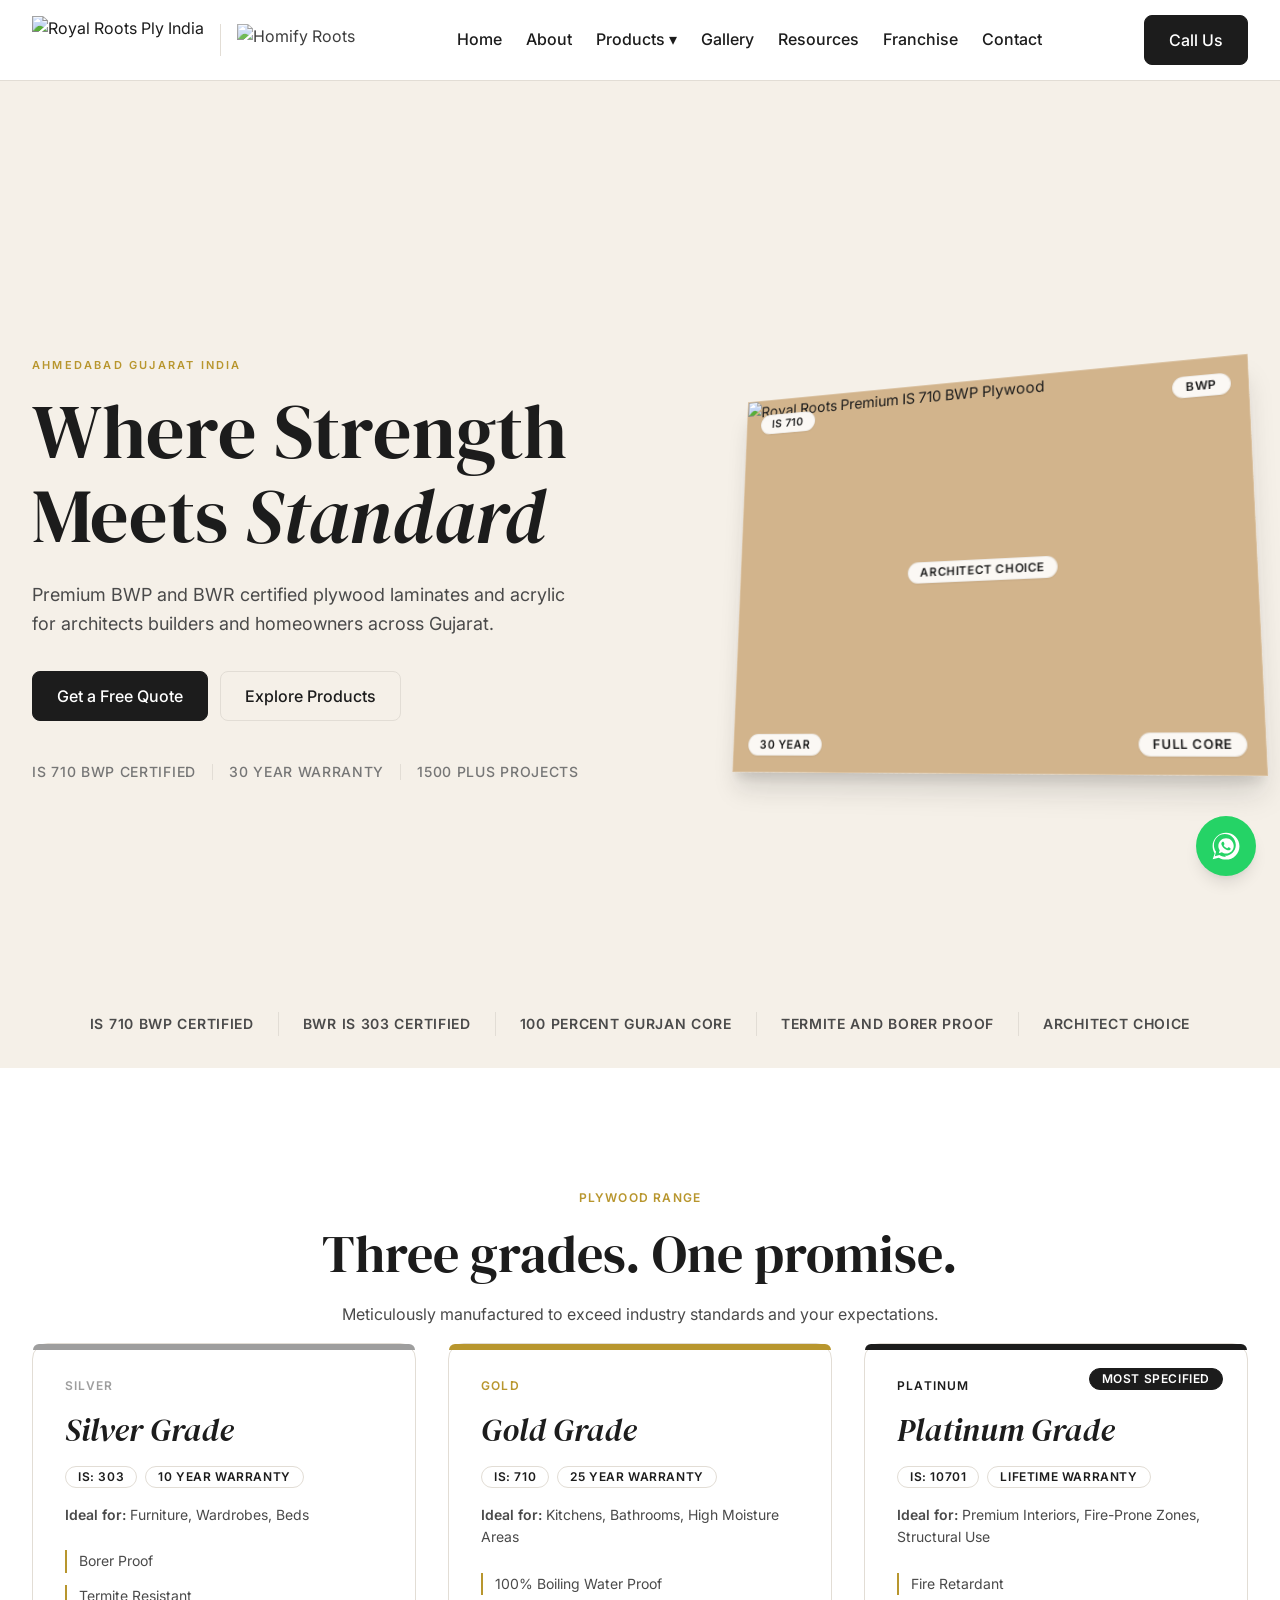
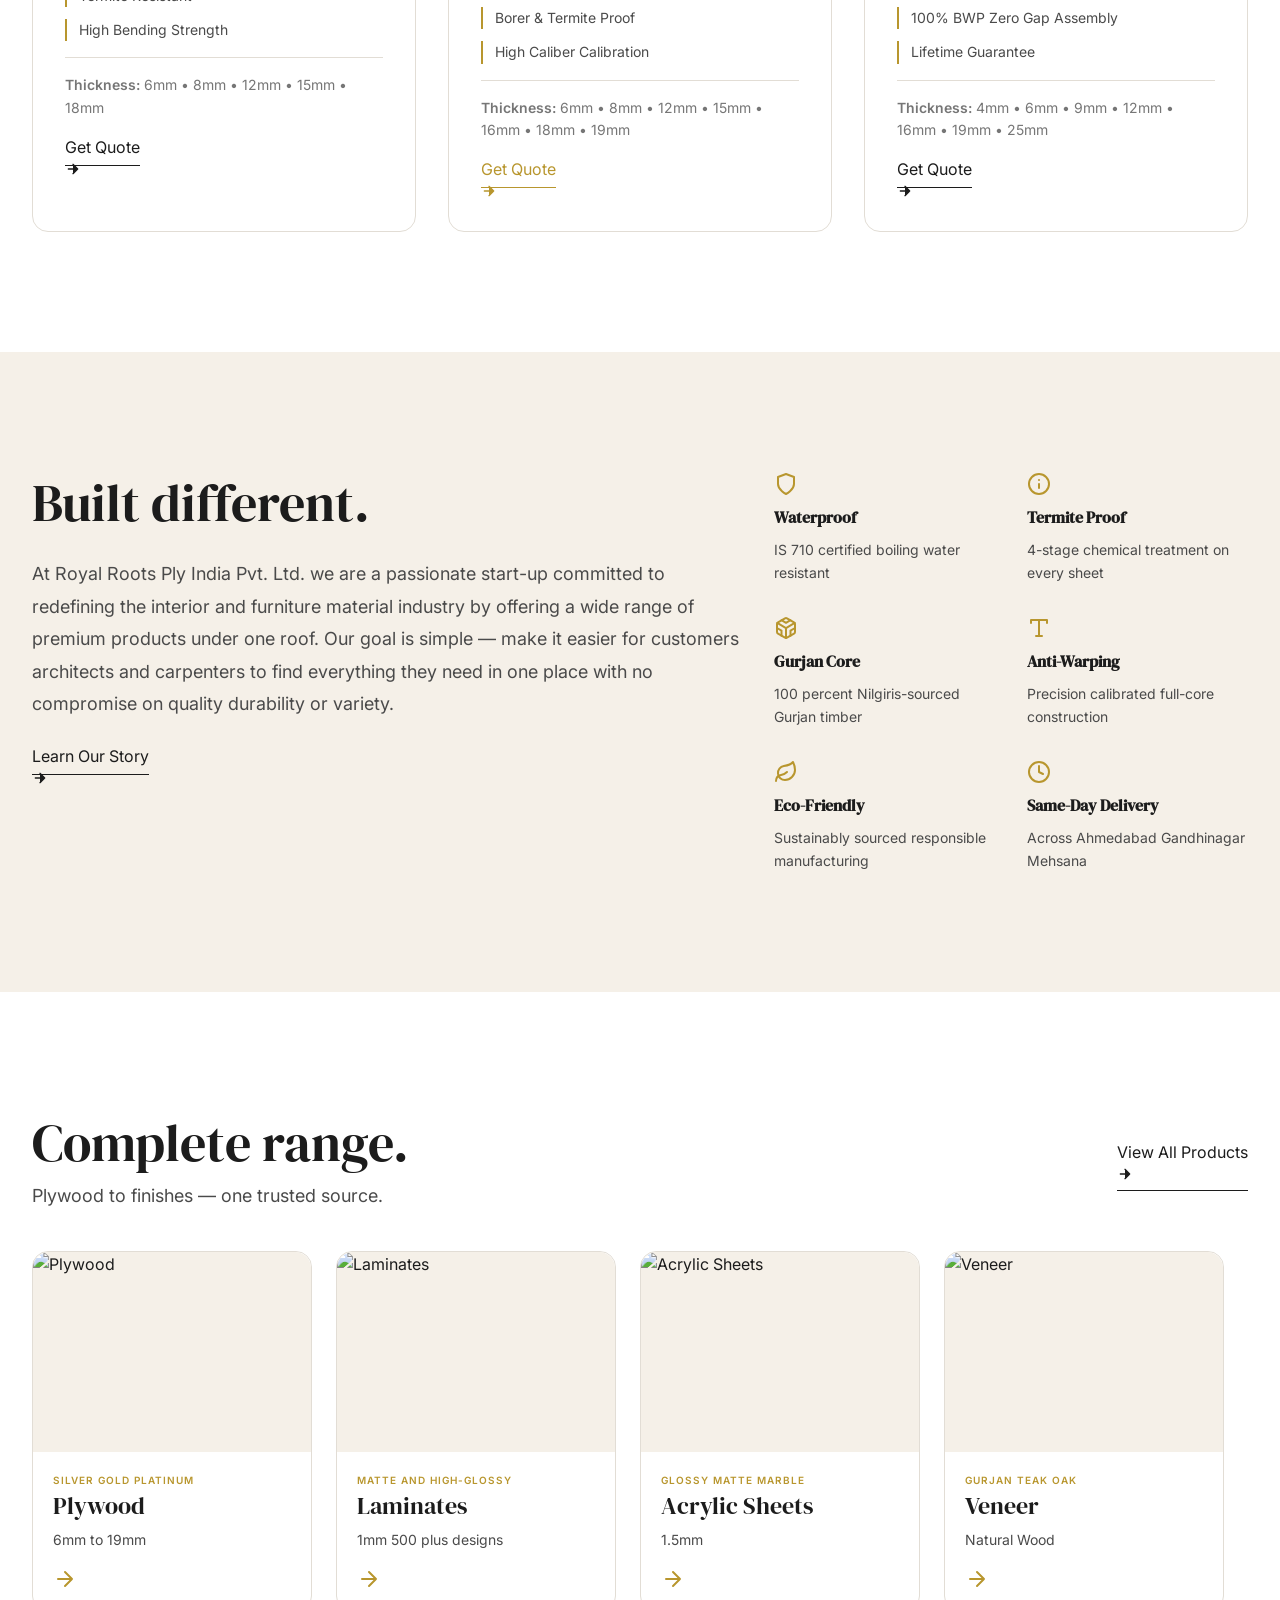
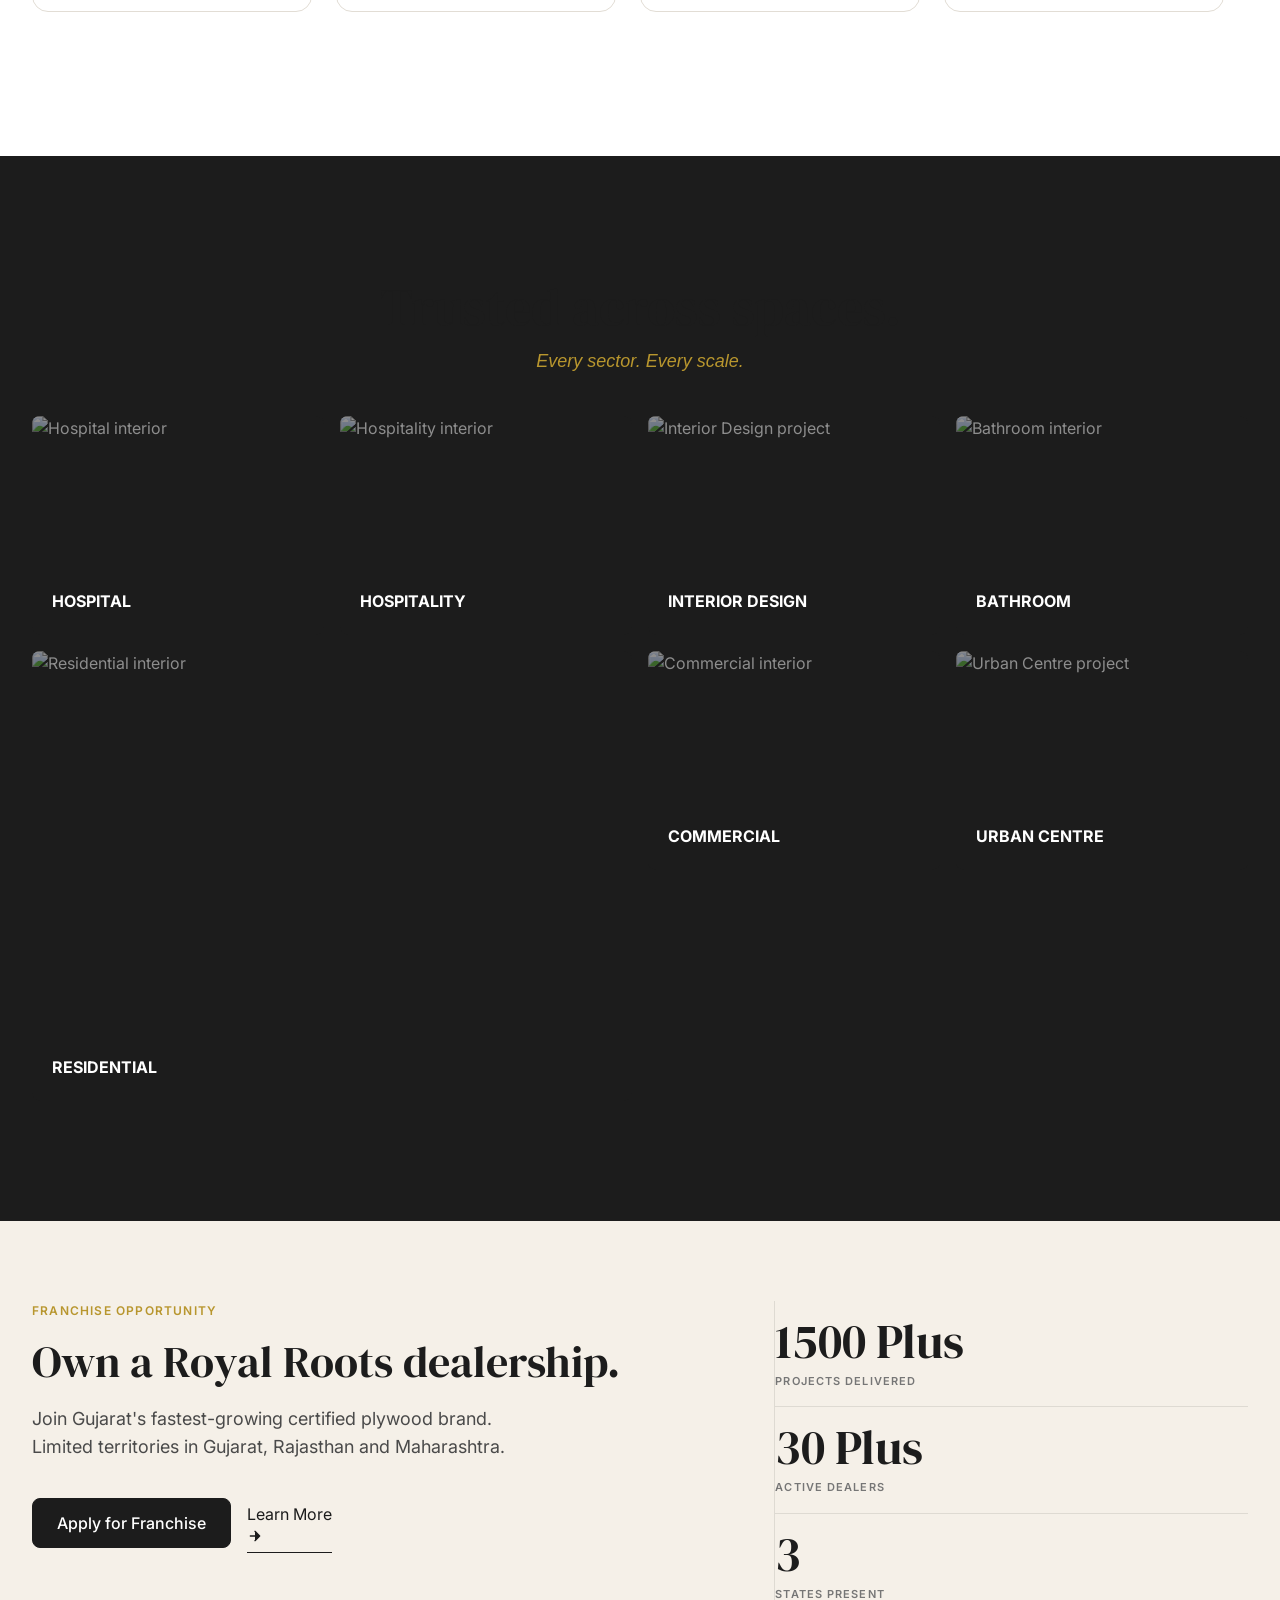
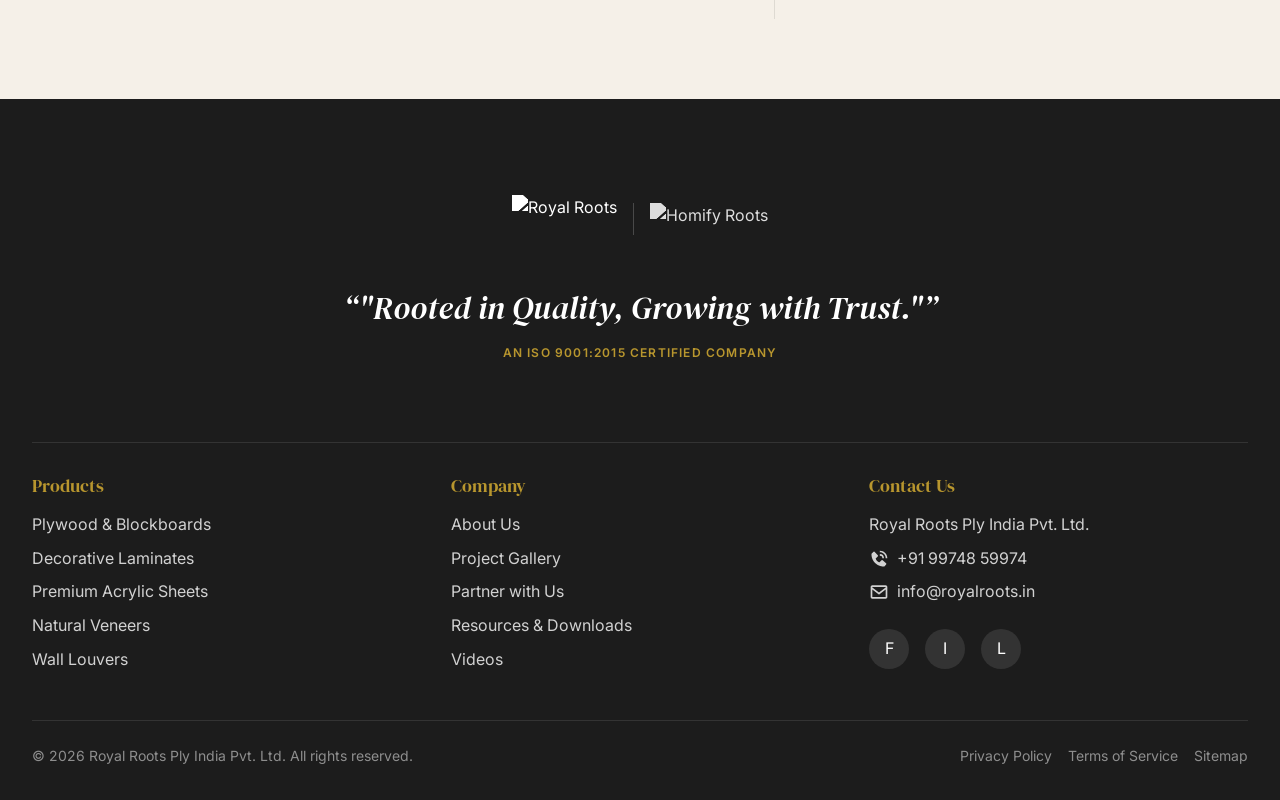
==== commit 8431b5ef: "Build homepage with SEO metadata and 7 sections" ====
--- a/index.html
+++ b/index.html
@@ -3,7 +3,32 @@
 <head>
   <meta charset="UTF-8">
   <meta name="viewport" content="width=device-width, initial-scale=1.0">
-  <title>Royal Roots Ply India</title>
+  <title>Premium Plywood Ahmedabad BWP IS 710 Certified | Royal Roots Ply India</title>
+  <meta name="description" content="Premium BWP and BWR certified plywood, laminates, and acrylic for architects, builders, and homeowners across Gujarat. Call +91 99748 59974 for a free quote.">
+  <link rel="canonical" href="https://royalroots.in/">
+  
+  <!-- Open Graph -->
+  <meta property="og:title" content="Premium Plywood Ahmedabad BWP IS 710 Certified | Royal Roots Ply India">
+  <meta property="og:description" content="Premium BWP and BWR certified plywood, laminates, and acrylic for architects, builders, and homeowners across Gujarat. Call +91 99748 59974 for a free quote.">
+  <meta property="og:type" content="website">
+  <meta property="og:url" content="https://royalroots.in/">
+  <meta property="og:image" content="https://royalroots.in/assets/og-image.jpg">
+  
+  <!-- Twitter Card -->
+  <meta name="twitter:card" content="summary_large_image">
+  <meta name="twitter:title" content="Premium Plywood Ahmedabad BWP IS 710 Certified | Royal Roots Ply India">
+  <meta name="twitter:description" content="Premium BWP and BWR certified plywood, laminates, and acrylic for architects, builders, and homeowners across Gujarat.">
+  <meta name="twitter:image" content="https://royalroots.in/assets/og-image.jpg">
+  
+  <!-- Geo Tags -->
+  <meta name="geo.region" content="IN-GJ">
+  <meta name="geo.placename" content="Ahmedabad">
+  <meta name="geo.position" content="23.0225;72.5714">
+  <meta name="ICBM" content="23.0225, 72.5714">
+  
+  <link rel="icon" type="image/png" href="assets/favicon.png">
+
+  <!-- CSS Dependencies -->
   <link rel="stylesheet" href="css/reset.css">
   <link rel="stylesheet" href="css/tokens.css">
   <link rel="stylesheet" href="css/typography.css">
@@ -19,189 +44,462 @@
   <link rel="stylesheet" href="css/navbar.css">
   <link rel="stylesheet" href="css/footer.css">
   
+  <!-- JSON-LD LocalBusiness -->
+  <script type="application/ld+json">
+  {
+    "@context": "https://schema.org",
+    "@type": "LocalBusiness",
+    "name": "Royal Roots Ply India Pvt. Ltd.",
+    "image": "https://royalroots.in/assets/royal-roots-logo.jpg",
+    "@id": "https://royalroots.in/",
+    "url": "https://royalroots.in/",
+    "telephone": "+919974859974",
+    "email": "info@royalroots.in",
+    "address": {
+      "@type": "PostalAddress",
+      "streetAddress": "Royal Roots Corporate Office",
+      "addressLocality": "Ahmedabad",
+      "addressRegion": "Gujarat",
+      "postalCode": "380001",
+      "addressCountry": "IN"
+    },
+    "geo": {
+      "@type": "GeoCoordinates",
+      "latitude": 23.0225,
+      "longitude": 72.5714
+    },
+    "openingHoursSpecification": {
+      "@type": "OpeningHoursSpecification",
+      "dayOfWeek": [
+        "Monday",
+        "Tuesday",
+        "Wednesday",
+        "Thursday",
+        "Friday",
+        "Saturday"
+      ],
+      "opens": "09:00",
+      "closes": "18:00"
+    },
+    "areaServed": ["Ahmedabad", "Gandhinagar", "Mehsana", "Gujarat", "Rajasthan", "Maharashtra"],
+    "aggregateRating": {
+      "@type": "AggregateRating",
+      "ratingValue": "4.9",
+      "reviewCount": "1500"
+    }
+  }
+  </script>
+
+  <!-- JSON-LD FAQPage -->
+  <script type="application/ld+json">
+  {
+    "@context": "https://schema.org",
+    "@type": "FAQPage",
+    "mainEntity": [{
+      "@type": "Question",
+      "name": "What is BWP plywood?",
+      "acceptedAnswer": {
+        "@type": "Answer",
+        "text": "BWP stands for Boiling Water Proof. It is exterior-grade plywood (IS: 710 certified) manufactured using un-extended phenolic resins. This makes it completely waterproof and capable of withstanding boiling water for up to 72 hours without delaminating."
+      }
+    }, {
+      "@type": "Question",
+      "name": "Which plywood is best for kitchens?",
+      "acceptedAnswer": {
+        "@type": "Answer",
+        "text": "For kitchens and bathrooms, Gold or Platinum grade BWP (IS: 710) plywood is highly recommended. These areas experience high moisture, and BWP plywood ensures longevity, termite resistance, and no warping."
+      }
+    }, {
+      "@type": "Question",
+      "name": "What grades of plywood does Royal Roots offer?",
+      "acceptedAnswer": {
+        "@type": "Answer",
+        "text": "Royal Roots offers three meticulously crafted grades: Silver Grade (IS: 303 Commercial), Gold Grade (IS: 710 BWP with 25-year warranty), and Platinum Grade (Premium Gurjan core, 100% BWP, Lifetime Guarantee)."
+      }
+    }]
+  }
+  </script>
+  
   <style>
-    /* Navbar specific styles for logos, divider, dropdown, mobile overlay */
+    /* Specific Home Page Overrides/Additions */
+    .hero-section {
+      min-height: 100vh;
+      padding-top: 80px; /* offset navbar */
+      display: flex;
+      align-items: center;
+    }
+    .hero-layout {
+      align-items: center;
+    }
+    
+    .hero-content {
+      padding-right: var(--spacing-8);
+    }
+    
+    .hero-location {
+      font-size: 11px;
+      text-transform: uppercase;
+      letter-spacing: 0.2em;
+      color: var(--color-gold);
+      font-weight: 600;
+      margin-bottom: var(--spacing-4);
+      display: block;
+    }
+    
+    .hero-heading {
+      font-size: 76px;
+      line-height: 1.1;
+      margin-bottom: var(--spacing-6);
+    }
+    
+    .hero-desc {
+      font-size: var(--font-size-lg);
+      color: var(--color-text-secondary);
+      margin-bottom: var(--spacing-8);
+      max-width: 540px;
+    }
+    
+    .hero-trust-strip {
+      display: flex;
+      flex-wrap: wrap;
+      gap: var(--spacing-4);
+      align-items: center;
+      margin-top: var(--spacing-10);
+      font-size: var(--font-size-sm);
+      text-transform: uppercase;
+      letter-spacing: 0.05em;
+      color: var(--color-text-light);
+      font-weight: 500;
+    }
+    
+    .trust-divider {
+      width: 1px;
+      height: 16px;
+      background-color: var(--color-border);
+    }
+    
+    /* Mobile Hero Rules */
+    @media (max-width: 1024px) {
+      .hero-section {
+        min-height: auto;
+        padding-top: 120px;
+        padding-bottom: var(--spacing-16);
+      }
+      .hero-heading {
+        font-size: 48px;
+      }
+      .hero-content {
+        padding-right: 0;
+        margin-bottom: var(--spacing-12);
+      }
+      .hero-board-col {
+        transform: scale(0.75);
+        transform-origin: top center;
+      }
+      .board-3d-container {
+        transform: none !important; /* Disable 3D rotation on mobile */
+        box-shadow: var(--shadow-lg);
+      }
+    }
+    
+    /* Section 2: Certifications Strip */
+    .cert-strip {
+      background-color: var(--color-background-warm);
+      padding: 32px 0;
+    }
+    .cert-row {
+      display: flex;
+      flex-wrap: wrap;
+      justify-content: center;
+      align-items: center;
+      gap: var(--spacing-6);
+    }
+    .cert-item {
+      font-size: var(--font-size-sm);
+      text-transform: uppercase;
+      letter-spacing: 0.05em;
+      font-weight: 600;
+      color: var(--color-text-secondary);
+      transition: color 0.2s;
+    }
+    .cert-item:hover {
+      color: var(--color-near-black);
+    }
+    .cert-divider {
+      width: 1px;
+      height: 24px;
+      background-color: var(--color-border);
+    }
+    @media (max-width: 768px) {
+      .cert-row {
+        gap: var(--spacing-4);
+      }
+      .cert-divider {
+        display: none;
+      }
+      .cert-item {
+        width: 45%;
+        text-align: center;
+      }
+    }
+    
+    /* Section 3: Plywood Grades */
+    .grades-section {
+      padding: 120px 0;
+      background-color: var(--color-white);
+    }
+    .section-label {
+      font-size: var(--font-size-xs);
+      text-transform: uppercase;
+      letter-spacing: 0.1em;
+      color: var(--color-gold);
+      font-weight: 600;
+      margin-bottom: var(--spacing-4);
+      display: block;
+    }
+    .section-heading {
+      font-size: 52px;
+      margin-bottom: var(--spacing-4);
+    }
+    
+    .grade-card {
+      position: relative;
+      border: 1px solid var(--color-border);
+      padding: var(--spacing-8);
+      border-radius: var(--radius-lg);
+      transition: border-color 0.2s, box-shadow 0.2s;
+      background-color: var(--color-white);
+    }
+    .grade-card:hover {
+      border-color: var(--color-near-black);
+      box-shadow: 0 4px 20px rgba(0,0,0,0.05);
+    }
+    
+    .grade-top-bar {
+      position: absolute;
+      top: 0;
+      left: 0;
+      right: 0;
+      height: 6px;
+      border-radius: var(--radius-lg) var(--radius-lg) 0 0;
+    }
+    .grade-silver .grade-top-bar { background-color: #9E9E9E; }
+    .grade-gold .grade-top-bar { background-color: var(--color-gold); }
+    .grade-platinum .grade-top-bar { background-color: var(--color-near-black); }
+    
+    .grade-badge-custom.silver { color: #9E9E9E; }
+    .grade-badge-custom.gold { color: var(--color-gold); }
+    .grade-badge-custom.platinum { color: var(--color-near-black); }
+    
+    .grade-feature-list {
+      margin-top: var(--spacing-6);
+    }
+    .grade-feature-list li {
+      padding-left: var(--spacing-3);
+      border-left: 2px solid var(--color-gold);
+      margin-bottom: var(--spacing-3);
+      font-size: var(--font-size-sm);
+      color: var(--color-text-secondary);
+    }
+    
+    /* Section 4: Why Royal Roots */
+    .why-section {
+      padding: 120px 0;
+      background-color: var(--color-background-warm);
+    }
+    
+    .feature-item {
+      display: flex;
+      flex-direction: column;
+      gap: var(--spacing-3);
+    }
+    .feature-icon {
+      color: var(--color-gold);
+      width: 24px;
+      height: 24px;
+    }
+    
+    /* Section 5: Product Range Horizontal Scroll */
+    .products-section {
+      padding: 120px 0;
+      background-color: var(--color-white);
+    }
+    
+    .scrolling-wrapper {
+      display: flex;
+      flex-wrap: nowrap;
+      overflow-x: auto;
+      gap: var(--spacing-6);
+      padding-bottom: var(--spacing-6);
+      -webkit-overflow-scrolling: touch;
+      scroll-snap-type: x mandatory;
+      scrollbar-width: none; /* Firefox */
+      margin-top: var(--spacing-10);
+    }
+    .scrolling-wrapper::-webkit-scrollbar {
+      display: none; /* Chrome/Safari */
+    }
+    
+    .product-card-scroll {
+      flex: 0 0 280px;
+      scroll-snap-align: start;
+      border: 1px solid var(--color-border);
+      border-radius: var(--radius-lg);
+      transition: border-color 0.2s;
+      display: flex;
+      flex-direction: column;
+      text-decoration: none;
+      color: inherit;
+    }
+    .product-card-scroll:hover {
+      border-color: var(--color-near-black);
+    }
+    .product-card-scroll:hover .product-arrow {
+      transform: translateX(4px);
+    }
+    
+    .product-img-box {
+      height: 200px;
+      background-color: var(--color-background-warm);
+      border-radius: var(--radius-lg) var(--radius-lg) 0 0;
+      overflow: hidden;
+    }
+    .product-img-box img {
+      width: 100%;
+      height: 100%;
+      object-fit: cover;
+    }
+    .product-card-body {
+      padding: var(--spacing-5);
+      flex-grow: 1;
+      display: flex;
+      flex-direction: column;
+    }
+    .product-arrow {
+      margin-top: auto;
+      align-self: flex-start;
+      transition: transform 0.2s;
+      color: var(--color-gold);
+    }
+
+    /* Section 6: Applications */
+    .apps-section {
+      padding: 120px 0;
+      background-color: var(--color-near-black);
+      color: var(--color-white);
+    }
+    .apps-grid {
+      display: grid;
+      gap: var(--spacing-4);
+      grid-template-columns: repeat(2, 1fr);
+      margin-top: var(--spacing-10);
+    }
+    @media (min-width: 1024px) {
+      .apps-grid {
+        grid-template-columns: repeat(4, 1fr);
+      }
+      /* Make some items span differently if requested for 4+3 layout */
+      .apps-grid > :nth-child(5) { grid-column: span 2; }
+    }
+    
+    .app-tile {
+      position: relative;
+      aspect-ratio: 4/3;
+      border-radius: var(--radius-md);
+      overflow: hidden;
+      display: block;
+    }
+    .app-tile img {
+      width: 100%;
+      height: 100%;
+      object-fit: cover;
+    }
+    .app-overlay {
+      position: absolute;
+      inset: 0;
+      background-color: rgba(28,28,28,0.5);
+      transition: background-color 0.2s;
+      display: flex;
+      align-items: flex-end;
+      padding: var(--spacing-5);
+    }
+    .app-tile:hover .app-overlay {
+      background-color: rgba(28,28,28,0.35);
+    }
+    .app-label {
+      color: var(--color-white);
+      font-weight: 700;
+      text-transform: uppercase;
+      font-size: var(--font-size-base);
+      transition: transform 0.2s;
+    }
+    .app-tile:hover .app-label {
+      transform: translateY(-4px);
+    }
+
+    /* Section 7: Franchise Band */
+    .franchise-section {
+      padding: 80px 0;
+      background-color: var(--color-background-warm);
+    }
+    .franchise-stat {
+      padding: var(--spacing-4) 0;
+    }
+    .franchise-stat:not(:last-child) {
+      border-bottom: 1px solid rgba(28,28,28,0.1);
+    }
+    
+    /* Shared Navbar specific styles for logos, divider, dropdown, mobile overlay */
     .navbar-logos {
       display: flex;
       align-items: center;
       gap: var(--spacing-3);
     }
-    
-    .logo-royal-roots {
-      height: 48px;
-      width: auto;
-    }
-    
-    .logo-divider {
-      width: 1px;
-      height: 32px;
-      background-color: var(--color-border);
-      margin: 0 var(--spacing-1);
-    }
-    
-    .logo-homify-roots {
-      height: 32px;
-      width: auto;
-      opacity: 0.85;
-    }
-    
-    /* Dropdown CSS specific */
-    .nav-item-dropdown {
-      position: relative;
-    }
-    
+    .logo-royal-roots { height: 48px; width: auto; }
+    .logo-divider { width: 1px; height: 32px; background-color: var(--color-border); margin: 0 var(--spacing-1); }
+    .logo-homify-roots { height: 32px; width: auto; opacity: 0.85; }
+    .nav-item-dropdown { position: relative; }
     .nav-dropdown-menu {
-      position: absolute;
-      top: 100%;
-      left: 50%;
-      transform: translateX(-50%) translateY(10px);
-      background-color: var(--color-white);
-      min-width: 250px;
-      padding: var(--spacing-4) var(--spacing-6);
-      border-top: 3px solid var(--color-gold);
-      box-shadow: var(--shadow-lg);
-      border-radius: 0 0 var(--radius-md) var(--radius-md);
-      visibility: hidden;
-      opacity: 0;
-      transition: all var(--transition-normal);
-      pointer-events: none;
-      z-index: var(--z-above);
-      display: flex;
-      flex-direction: column;
-      gap: var(--spacing-3);
-    }
-    
-    .nav-item-dropdown:hover .nav-dropdown-menu {
-      visibility: visible;
-      opacity: 1;
-      transform: translateX(-50%) translateY(0);
-      pointer-events: auto;
-    }
-    
-    .dropdown-item {
-      display: block;
-      text-decoration: none;
-      color: var(--color-text-primary);
-      transition: color var(--transition-fast);
-      margin-bottom: var(--spacing-2);
-    }
-    .dropdown-item:last-child {
-      margin-bottom: 0;
-    }
-    .dropdown-item:hover {
-      color: var(--color-gold);
-    }
-    
-    .dropdown-title {
-      font-weight: 600;
-      display: block;
-      margin-bottom: var(--spacing-1);
-    }
-    
-    .dropdown-desc {
-      font-size: var(--font-size-xs);
-      color: var(--color-text-secondary);
-      display: block;
-      line-height: 1.3;
-    }
-    
-    /* Mobile Overlay */
+      position: absolute; top: 100%; left: 50%; transform: translateX(-50%) translateY(10px);
+      background-color: var(--color-white); min-width: 250px; padding: var(--spacing-4) var(--spacing-6);
+      border-top: 3px solid var(--color-gold); box-shadow: var(--shadow-lg); border-radius: 0 0 var(--radius-md) var(--radius-md);
+      visibility: hidden; opacity: 0; transition: all var(--transition-normal); pointer-events: none; z-index: var(--z-above);
+      display: flex; flex-direction: column; gap: var(--spacing-3);
+    }
+    .nav-item-dropdown:hover .nav-dropdown-menu { visibility: visible; opacity: 1; transform: translateX(-50%) translateY(0); pointer-events: auto; }
+    .dropdown-item { display: block; text-decoration: none; color: var(--color-text-primary); transition: color var(--transition-fast); margin-bottom: var(--spacing-2); }
+    .dropdown-item:hover { color: var(--color-gold); }
+    .dropdown-title { font-weight: 600; display: block; margin-bottom: var(--spacing-1); }
+    .dropdown-desc { font-size: var(--font-size-xs); color: var(--color-text-secondary); display: block; line-height: 1.3; }
     .mobile-menu-overlay {
-      position: fixed;
-      top: 0;
-      right: 0;
-      bottom: 0;
-      left: 0;
-      background-color: rgba(28, 28, 28, 0.98);
-      z-index: var(--z-overlay);
-      transform: translateX(100%);
-      transition: transform var(--transition-normal);
-      display: flex;
-      flex-direction: column;
-      padding: var(--spacing-10) var(--spacing-6) var(--spacing-6);
-    }
-    
-    .mobile-menu-overlay.is-active {
-      transform: translateX(0);
-    }
-    
-    .mobile-nav-links {
-      display: flex;
-      flex-direction: column;
-      gap: var(--spacing-6);
-      margin-top: var(--spacing-10);
-      flex-grow: 1;
-    }
-    
-    .mobile-nav-link {
-      font-family: var(--font-family-heading);
-      font-size: var(--font-size-3xl);
-      color: var(--color-white);
-      text-decoration: none;
-      transition: color var(--transition-fast);
-    }
-    .mobile-nav-link:hover, .mobile-nav-link.active {
-      color: var(--color-gold);
-    }
-    
-    .mobile-menu-bottom {
-      display: flex;
-      align-items: center;
-      gap: var(--spacing-3);
-      padding-top: var(--spacing-6);
-      border-top: 1px solid rgba(255, 255, 255, 0.1);
-    }
-    
-    .mobile-menu-bottom .logo-divider {
-      background-color: rgba(255, 255, 255, 0.2);
-    }
-
-    .logo-white {
-      filter: brightness(0) invert(1);
-    }
-
-    /* Footer structure specific styling */
-    .footer-top {
-      text-align: center;
-      margin-bottom: var(--spacing-12);
-      display: flex;
-      flex-direction: column;
-      align-items: center;
-    }
-    .footer-tagline {
-      font-family: var(--font-family-heading);
-      font-size: var(--font-size-2xl);
-      font-style: italic;
-      margin: var(--spacing-6) 0 var(--spacing-2);
-      max-width: 600px;
-    }
-    .footer-certification {
-      font-size: var(--font-size-xs);
-      color: var(--color-gold);
-      text-transform: uppercase;
-      letter-spacing: 0.1em;
-      font-weight: 600;
-      margin-bottom: var(--spacing-8);
-    }
+      position: fixed; top: 0; right: 0; bottom: 0; left: 0; background-color: rgba(28, 28, 28, 0.98); z-index: var(--z-overlay);
+      transform: translateX(100%); transition: transform var(--transition-normal); display: flex; flex-direction: column; padding: var(--spacing-10) var(--spacing-6) var(--spacing-6);
+    }
+    .mobile-menu-overlay.is-active { transform: translateX(0); }
+    .mobile-nav-links { display: flex; flex-direction: column; gap: var(--spacing-6); margin-top: var(--spacing-10); flex-grow: 1; }
+    .mobile-nav-link { font-family: var(--font-family-heading); font-size: var(--font-size-3xl); color: var(--color-white); text-decoration: none; transition: color var(--transition-fast); }
+    .mobile-nav-link:hover, .mobile-nav-link.active { color: var(--color-gold); }
+    .mobile-menu-bottom { display: flex; align-items: center; gap: var(--spacing-3); padding-top: var(--spacing-6); border-top: 1px solid rgba(255, 255, 255, 0.1); }
+    .mobile-menu-bottom .logo-divider { background-color: rgba(255, 255, 255, 0.2); }
+    .logo-white { filter: brightness(0) invert(1); }
+    .footer-top { text-align: center; margin-bottom: var(--spacing-12); display: flex; flex-direction: column; align-items: center; }
+    .footer-tagline { font-family: var(--font-family-heading); font-size: var(--font-size-2xl); font-style: italic; margin: var(--spacing-6) 0 var(--spacing-2); max-width: 600px; }
+    .footer-certification { font-size: var(--font-size-xs); color: var(--color-gold); text-transform: uppercase; letter-spacing: 0.1em; font-weight: 600; margin-bottom: var(--spacing-8); }
   </style>
 </head>
 <body>
-  <!-- Navbar HTML Structure -->
+
+  <!-- Shared Navbar -->
   <header class="navbar" id="site-header">
     <div class="container navbar-container">
-      
-      <!-- Logos Left -->
       <a href="/" class="navbar-brand navbar-logos">
         <img src="assets/royal-roots-logo.jpg" alt="Royal Roots Ply India" class="logo-royal-roots" loading="lazy">
         <div class="logo-divider"></div>
         <img src="assets/homify-roots-logo.jpg" alt="Homify Roots" class="logo-homify-roots" loading="lazy">
       </a>
-      
-      <!-- Center Links (Desktop) -->
       <nav class="navbar-nav">
         <a href="/" class="nav-link active">Home</a>
         <a href="/about" class="nav-link">About</a>
-        
         <div class="nav-item-dropdown">
           <a href="/products" class="nav-link">Products ▾</a>
           <div class="nav-dropdown-menu">
@@ -227,27 +525,20 @@
             </a>
           </div>
         </div>
-        
         <a href="/gallery" class="nav-link">Gallery</a>
         <a href="/resources" class="nav-link">Resources</a>
         <a href="/franchise" class="nav-link">Franchise</a>
         <a href="/contact" class="nav-link">Contact</a>
       </nav>
-      
-      <!-- Right Side Actions -->
       <div class="navbar-actions">
         <a href="tel:+919876543210" class="btn btn-dark">Call Us</a>
       </div>
-      
-      <!-- Mobile Toggle -->
       <button class="navbar-toggle" id="mobile-menu-toggle" aria-label="Toggle menu">
         <span class="navbar-toggle-icon"></span>
       </button>
-      
     </div>
   </header>
   
-  <!-- Mobile Fullscreen Menu -->
   <div class="mobile-menu-overlay" id="mobile-menu">
     <nav class="mobile-nav-links">
       <a href="/" class="mobile-nav-link active">Home</a>
@@ -265,19 +556,348 @@
     </div>
   </div>
 
-  <!-- Main Content Area -->
-  <main id="main-content" style="min-height: 80vh;">
-    <!-- Sections go here -->
-    <div class="container section-padding">
-      <h1 class="text-center">Welcome to Royal Roots</h1>
-    </div>
+  <main id="main-content">
+    
+    <!-- Section 1: Hero -->
+    <section class="hero-section">
+      <div class="container">
+        <div class="grid split-55-45 hero-layout">
+          <div class="hero-content">
+            <span class="hero-location">Ahmedabad Gujarat India</span>
+            <h1 class="hero-heading">Where Strength Meets <i>Standard</i></h1>
+            <p class="hero-desc">Premium BWP and BWR certified plywood laminates and acrylic for architects builders and homeowners across Gujarat.</p>
+            <div class="flex gap-3 flex-wrap">
+              <a href="/contact.html" class="btn btn-dark">Get a Free Quote</a>
+              <a href="/products/index.html" class="btn btn-outline">Explore Products</a>
+            </div>
+            <div class="hero-trust-strip">
+              <span>IS 710 BWP Certified</span>
+              <div class="trust-divider"></div>
+              <span>30 Year Warranty</span>
+              <div class="trust-divider"></div>
+              <span>1500 Plus Projects</span>
+            </div>
+          </div>
+          
+          <div class="hero-board-col">
+            <div class="board-3d-wrapper">
+              <div class="board-3d-container">
+                <div class="board-front">
+                  <img src="assets/board-photo.jpg" alt="Royal Roots Premium IS 710 BWP Plywood" class="board-image" loading="lazy">
+                  <!-- Badges on board -->
+                  <div class="badge badge-board board-badge board-badge-top-left" style="left:16px; top:16px;">IS 710</div>
+                  <div class="badge badge-board board-badge" style="right:16px; top:16px;">BWP</div>
+                  <div class="badge badge-board board-badge" style="left:16px; bottom:16px;">30 Year</div>
+                  <div class="badge badge-board board-badge board-badge-bottom-right" style="right:16px; bottom:16px;">Full Core</div>
+                  <div class="badge badge-board board-badge" style="left:50%; top:50%; transform:translate(-50%,-50%);">Architect Choice</div>
+                </div>
+                <div class="board-edge-right wood-grain"></div>
+                <div class="board-edge-bottom wood-grain"></div>
+              </div>
+            </div>
+          </div>
+        </div>
+      </div>
+    </section>
+
+    <!-- Section 2: Certifications Strip -->
+    <section class="cert-strip">
+      <div class="container">
+        <div class="cert-row">
+          <span class="cert-item">IS 710 BWP Certified</span>
+          <div class="cert-divider"></div>
+          <span class="cert-item">BWR IS 303 Certified</span>
+          <div class="cert-divider"></div>
+          <span class="cert-item">100 Percent Gurjan Core</span>
+          <div class="cert-divider"></div>
+          <span class="cert-item">Termite and Borer Proof</span>
+          <div class="cert-divider"></div>
+          <span class="cert-item">Architect Choice</span>
+        </div>
+      </div>
+    </section>
+
+    <!-- Section 3: Plywood Grades -->
+    <section class="grades-section">
+      <div class="container">
+        <div class="text-center mb-10">
+          <span class="section-label">Plywood Range</span>
+          <h2 class="section-heading">Three grades. One promise.</h2>
+          <p style="color: var(--color-text-secondary);">Meticulously manufactured to exceed industry standards and your expectations.</p>
+        </div>
+        
+        <div class="grid grid-3">
+          <!-- Silver -->
+          <div class="grade-card grade-silver">
+            <div class="grade-top-bar"></div>
+            <span class="section-label grade-badge-custom silver">Silver</span>
+            <h3 style="font-family: var(--font-family-heading); font-size: 32px; font-style: italic; margin-bottom: var(--spacing-4);">Silver Grade</h3>
+            <div class="flex flex-wrap gap-2 mb-4">
+              <span class="badge badge-outline">IS: 303</span>
+              <span class="badge badge-outline">10 Year Warranty</span>
+            </div>
+            <p style="font-size: var(--font-size-sm); color: var(--color-text-secondary); margin-bottom: var(--spacing-4);"><strong>Ideal for:</strong> Furniture, Wardrobes, Beds</p>
+            <ul class="grade-feature-list">
+              <li>Borer Proof</li>
+              <li>Termite Resistant</li>
+              <li>High Bending Strength</li>
+            </ul>
+            <p style="font-size: var(--font-size-sm); color: var(--color-text-light); border-top: 1px solid var(--color-border); padding-top: var(--spacing-4); margin-top: var(--spacing-4);"><strong>Thickness:</strong> 6mm • 8mm • 12mm • 15mm • 18mm</p>
+            <a href="/contact" class="btn-link mt-4 inline-flex items-center gap-1">Get Quote <svg width="16" height="16" fill="currentColor" viewBox="0 0 24 24"><path d="M5 12h14M12 5l7 7-7 7" stroke="currentColor" stroke-width="2" stroke-linecap="round" stroke-linejoin="round"/></svg></a>
+          </div>
+
+          <!-- Gold -->
+          <div class="grade-card grade-gold">
+            <div class="grade-top-bar"></div>
+            <span class="section-label grade-badge-custom gold">Gold</span>
+            <h3 style="font-family: var(--font-family-heading); font-size: 32px; font-style: italic; margin-bottom: var(--spacing-4);">Gold Grade</h3>
+            <div class="flex flex-wrap gap-2 mb-4">
+              <span class="badge badge-outline">IS: 710</span>
+              <span class="badge badge-outline">25 Year Warranty</span>
+            </div>
+            <p style="font-size: var(--font-size-sm); color: var(--color-text-secondary); margin-bottom: var(--spacing-4);"><strong>Ideal for:</strong> Kitchens, Bathrooms, High Moisture Areas</p>
+            <ul class="grade-feature-list">
+              <li>100% Boiling Water Proof</li>
+              <li>Borer & Termite Proof</li>
+              <li>High Caliber Calibration</li>
+            </ul>
+            <p style="font-size: var(--font-size-sm); color: var(--color-text-light); border-top: 1px solid var(--color-border); padding-top: var(--spacing-4); margin-top: var(--spacing-4);"><strong>Thickness:</strong> 6mm • 8mm • 12mm • 15mm • 16mm • 18mm • 19mm</p>
+            <a href="/contact" class="btn-link-gold mt-4 inline-flex items-center gap-1">Get Quote <svg width="16" height="16" fill="currentColor" viewBox="0 0 24 24"><path d="M5 12h14M12 5l7 7-7 7" stroke="currentColor" stroke-width="2" stroke-linecap="round" stroke-linejoin="round"/></svg></a>
+          </div>
+
+          <!-- Platinum -->
+          <div class="grade-card grade-platinum">
+            <div class="grade-top-bar"></div>
+            <span class="badge badge-dark" style="position: absolute; top: var(--spacing-6); right: var(--spacing-6);">Most Specified</span>
+            <span class="section-label grade-badge-custom platinum">Platinum</span>
+            <h3 style="font-family: var(--font-family-heading); font-size: 32px; font-style: italic; margin-bottom: var(--spacing-4);">Platinum Grade</h3>
+            <div class="flex flex-wrap gap-2 mb-4">
+              <span class="badge badge-outline">IS: 10701</span>
+              <span class="badge badge-outline">Lifetime Warranty</span>
+            </div>
+            <p style="font-size: var(--font-size-sm); color: var(--color-text-secondary); margin-bottom: var(--spacing-4);"><strong>Ideal for:</strong> Premium Interiors, Fire-Prone Zones, Structural Use</p>
+            <ul class="grade-feature-list">
+              <li>Fire Retardant</li>
+              <li>100% BWP Zero Gap Assembly</li>
+              <li>Lifetime Guarantee</li>
+            </ul>
+            <p style="font-size: var(--font-size-sm); color: var(--color-text-light); border-top: 1px solid var(--color-border); padding-top: var(--spacing-4); margin-top: var(--spacing-4);"><strong>Thickness:</strong> 4mm • 6mm • 9mm • 12mm • 16mm • 19mm • 25mm</p>
+            <a href="/contact" class="btn-link mt-4 inline-flex items-center gap-1">Get Quote <svg width="16" height="16" fill="currentColor" viewBox="0 0 24 24"><path d="M5 12h14M12 5l7 7-7 7" stroke="currentColor" stroke-width="2" stroke-linecap="round" stroke-linejoin="round"/></svg></a>
+          </div>
+        </div>
+
+        <!-- AEO / Crawler Hidden Text -->
+        <p class="sr-only">Royal Roots Platinum plywood is IS 710 BWP certified with 100 percent Gurjan core from Nilgiris with a 30-year warranty, is boiling waterproof and rated for marine applications. All Royal Roots plywood is termite-proof fungus-free and available in 6mm to 19mm thicknesses.</p>
+      </div>
+    </section>
+
+    <!-- Section 4: Why Royal Roots -->
+    <section class="why-section">
+      <div class="container">
+        <div class="split-60-40">
+          <div>
+            <h2 style="font-size: 52px; font-family: var(--font-family-heading); margin-bottom: var(--spacing-6);">Built different.</h2>
+            <p style="font-size: var(--font-size-lg); color: var(--color-text-secondary); margin-bottom: var(--spacing-6); line-height: 1.8;">At Royal Roots Ply India Pvt. Ltd. we are a passionate start-up committed to redefining the interior and furniture material industry by offering a wide range of premium products under one roof. Our goal is simple — make it easier for customers architects and carpenters to find everything they need in one place with no compromise on quality durability or variety.</p>
+            <a href="/about.html" class="btn-link inline-flex items-center gap-1 font-weight-500">Learn Our Story <svg width="16" height="16" fill="currentColor" viewBox="0 0 24 24"><path d="M5 12h14M12 5l7 7-7 7" stroke="currentColor" stroke-width="2" stroke-linecap="round" stroke-linejoin="round"/></svg></a>
+          </div>
+          
+          <div class="grid grid-2">
+            <!-- Feature 1 -->
+            <div class="feature-item">
+              <svg class="feature-icon" viewBox="0 0 24 24" fill="none" stroke="currentColor" stroke-width="2" stroke-linecap="round" stroke-linejoin="round"><path d="M12 22s8-4 8-10V5l-8-3-8 3v7c0 6 8 10 8 10z"/></svg>
+              <h4 style="font-size: var(--font-size-base); font-weight: 600; margin: 0;">Waterproof</h4>
+              <p style="font-size: var(--font-size-sm); color: var(--color-text-secondary); margin: 0;">IS 710 certified boiling water resistant</p>
+            </div>
+            
+            <!-- Feature 2 -->
+            <div class="feature-item">
+              <svg class="feature-icon" viewBox="0 0 24 24" fill="none" stroke="currentColor" stroke-width="2" stroke-linecap="round" stroke-linejoin="round"><circle cx="12" cy="12" r="10"/><path d="M12 16v-4"/><path d="M12 8h.01"/></svg>
+              <h4 style="font-size: var(--font-size-base); font-weight: 600; margin: 0;">Termite Proof</h4>
+              <p style="font-size: var(--font-size-sm); color: var(--color-text-secondary); margin: 0;">4-stage chemical treatment on every sheet</p>
+            </div>
+
+            <!-- Feature 3 -->
+            <div class="feature-item">
+              <svg class="feature-icon" viewBox="0 0 24 24" fill="none" stroke="currentColor" stroke-width="2" stroke-linecap="round" stroke-linejoin="round"><path d="M21 16V8a2 2 0 0 0-1-1.73l-7-4a2 2 0 0 0-2 0l-7 4A2 2 0 0 0 3 8v8a2 2 0 0 0 1 1.73l7 4a2 2 0 0 0 2 0l7-4A2 2 0 0 0 21 16z"/><polyline points="7.5 4.21 12 6.81 16.5 4.21"/><polyline points="7.5 19.79 7.5 14.6 3 12"/><polyline points="21 12 16.5 14.6 16.5 19.79"/><polyline points="3.27 6.96 12 12.01 20.73 6.96"/><line x1="12" y1="22.08" x2="12" y2="12"/></svg>
+              <h4 style="font-size: var(--font-size-base); font-weight: 600; margin: 0;">Gurjan Core</h4>
+              <p style="font-size: var(--font-size-sm); color: var(--color-text-secondary); margin: 0;">100 percent Nilgiris-sourced Gurjan timber</p>
+            </div>
+
+            <!-- Feature 4 -->
+            <div class="feature-item">
+              <svg class="feature-icon" viewBox="0 0 24 24" fill="none" stroke="currentColor" stroke-width="2" stroke-linecap="round" stroke-linejoin="round"><polyline points="4 7 4 4 20 4 20 7"/><line x1="9" y1="20" x2="15" y2="20"/><line x1="12" y1="4" x2="12" y2="20"/></svg>
+              <h4 style="font-size: var(--font-size-base); font-weight: 600; margin: 0;">Anti-Warping</h4>
+              <p style="font-size: var(--font-size-sm); color: var(--color-text-secondary); margin: 0;">Precision calibrated full-core construction</p>
+            </div>
+
+            <!-- Feature 5 -->
+            <div class="feature-item">
+              <svg class="feature-icon" viewBox="0 0 24 24" fill="none" stroke="currentColor" stroke-width="2" stroke-linecap="round" stroke-linejoin="round"><path d="M11 20A7 7 0 0 1 9.8 6.1C15.5 5 17 4.48 19 2c1 2 2 4.18 2 8 0 5.5-4.78 10-10 10Z"/><path d="M2 21c0-3 1.85-5.36 5.08-6C9.5 14.52 12 13 13 12"/></svg>
+              <h4 style="font-size: var(--font-size-base); font-weight: 600; margin: 0;">Eco-Friendly</h4>
+              <p style="font-size: var(--font-size-sm); color: var(--color-text-secondary); margin: 0;">Sustainably sourced responsible manufacturing</p>
+            </div>
+
+            <!-- Feature 6 -->
+            <div class="feature-item">
+              <svg class="feature-icon" viewBox="0 0 24 24" fill="none" stroke="currentColor" stroke-width="2" stroke-linecap="round" stroke-linejoin="round"><circle cx="12" cy="12" r="10"/><polyline points="12 6 12 12 16 14"/></svg>
+              <h4 style="font-size: var(--font-size-base); font-weight: 600; margin: 0;">Same-Day Delivery</h4>
+              <p style="font-size: var(--font-size-sm); color: var(--color-text-secondary); margin: 0;">Across Ahmedabad Gandhinagar Mehsana</p>
+            </div>
+          </div>
+        </div>
+      </div>
+    </section>
+
+    <!-- Section 5: Product Range -->
+    <section class="products-section">
+      <div class="container">
+        
+        <div class="flex flex-wrap justify-between items-center gap-4">
+          <div>
+            <h2 style="font-size: 52px; font-family: var(--font-family-heading); margin-bottom: var(--spacing-2);">Complete range.</h2>
+            <p style="color: var(--color-text-secondary); font-size: var(--font-size-lg); margin: 0;">Plywood to finishes — one trusted source.</p>
+          </div>
+          <a href="/products/index.html" class="btn-link inline-flex items-center gap-1 font-weight-500">View All Products <svg width="16" height="16" fill="currentColor" viewBox="0 0 24 24"><path d="M5 12h14M12 5l7 7-7 7" stroke="currentColor" stroke-width="2" stroke-linecap="round" stroke-linejoin="round"/></svg></a>
+        </div>
+        
+        <div class="scrolling-wrapper">
+          <!-- Item 1 -->
+          <a href="/products/plywood.html" class="product-card-scroll">
+            <div class="product-img-box"><img src="assets/products/plywood-thumb.jpg" alt="Plywood" loading="lazy"></div>
+            <div class="product-card-body">
+              <span class="section-label" style="font-size: 10px; margin-bottom: var(--spacing-1);">Silver Gold Platinum</span>
+              <h3 style="font-family: var(--font-family-heading); font-size: 24px; margin-bottom: var(--spacing-2);">Plywood</h3>
+              <p style="font-size: var(--font-size-sm); color: var(--color-text-secondary); margin-bottom: var(--spacing-4);">6mm to 19mm</p>
+              <span class="product-arrow"><svg width="24" height="24" fill="none" stroke="currentColor" stroke-width="2" stroke-linecap="round" stroke-linejoin="round"><path d="M5 12h14M12 5l7 7-7 7"/></svg></span>
+            </div>
+          </a>
+          
+          <!-- Item 2 -->
+          <a href="/products/laminates.html" class="product-card-scroll">
+            <div class="product-img-box"><img src="assets/products/laminate-thumb.jpg" alt="Laminates" loading="lazy"></div>
+            <div class="product-card-body">
+              <span class="section-label" style="font-size: 10px; margin-bottom: var(--spacing-1);">Matte and High-Glossy</span>
+              <h3 style="font-family: var(--font-family-heading); font-size: 24px; margin-bottom: var(--spacing-2);">Laminates</h3>
+              <p style="font-size: var(--font-size-sm); color: var(--color-text-secondary); margin-bottom: var(--spacing-4);">1mm 500 plus designs</p>
+              <span class="product-arrow"><svg width="24" height="24" fill="none" stroke="currentColor" stroke-width="2" stroke-linecap="round" stroke-linejoin="round"><path d="M5 12h14M12 5l7 7-7 7"/></svg></span>
+            </div>
+          </a>
+          
+          <!-- Item 3 -->
+          <a href="/products/acrylic.html" class="product-card-scroll">
+            <div class="product-img-box"><img src="assets/products/acrylic-thumb.jpg" alt="Acrylic Sheets" loading="lazy"></div>
+            <div class="product-card-body">
+              <span class="section-label" style="font-size: 10px; margin-bottom: var(--spacing-1);">Glossy Matte Marble</span>
+              <h3 style="font-family: var(--font-family-heading); font-size: 24px; margin-bottom: var(--spacing-2);">Acrylic Sheets</h3>
+              <p style="font-size: var(--font-size-sm); color: var(--color-text-secondary); margin-bottom: var(--spacing-4);">1.5mm</p>
+              <span class="product-arrow"><svg width="24" height="24" fill="none" stroke="currentColor" stroke-width="2" stroke-linecap="round" stroke-linejoin="round"><path d="M5 12h14M12 5l7 7-7 7"/></svg></span>
+            </div>
+          </a>
+          
+          <!-- Item 4 -->
+          <a href="/products/veneer.html" class="product-card-scroll">
+            <div class="product-img-box"><img src="assets/products/veneer-thumb.jpg" alt="Veneer" loading="lazy"></div>
+            <div class="product-card-body">
+              <span class="section-label" style="font-size: 10px; margin-bottom: var(--spacing-1);">Gurjan Teak Oak</span>
+              <h3 style="font-family: var(--font-family-heading); font-size: 24px; margin-bottom: var(--spacing-2);">Veneer</h3>
+              <p style="font-size: var(--font-size-sm); color: var(--color-text-secondary); margin-bottom: var(--spacing-4);">Natural Wood</p>
+              <span class="product-arrow"><svg width="24" height="24" fill="none" stroke="currentColor" stroke-width="2" stroke-linecap="round" stroke-linejoin="round"><path d="M5 12h14M12 5l7 7-7 7"/></svg></span>
+            </div>
+          </a>
+          
+          <!-- Item 5 -->
+          <a href="/products/louvers.html" class="product-card-scroll">
+            <div class="product-img-box"><img src="assets/products/louvers-thumb.jpg" alt="Louvers" loading="lazy"></div>
+            <div class="product-card-body">
+              <span class="section-label" style="font-size: 10px; margin-bottom: var(--spacing-1);">Horizontal and Vertical</span>
+              <h3 style="font-family: var(--font-family-heading); font-size: 24px; margin-bottom: var(--spacing-2);">Louvers</h3>
+              <p style="font-size: var(--font-size-sm); color: var(--color-text-secondary); margin-bottom: var(--spacing-4);">Custom Sizes</p>
+              <span class="product-arrow"><svg width="24" height="24" fill="none" stroke="currentColor" stroke-width="2" stroke-linecap="round" stroke-linejoin="round"><path d="M5 12h14M12 5l7 7-7 7"/></svg></span>
+            </div>
+          </a>
+        </div>
+        
+      </div>
+    </section>
+
+    <!-- Section 6: Applications -->
+    <section class="apps-section">
+      <div class="container">
+        <div class="text-center">
+          <h2 style="font-size: 52px; font-family: var(--font-family-heading); margin-bottom: var(--spacing-2);">Trusted across spaces.</h2>
+          <p style="color: var(--color-gold); font-size: var(--font-size-lg); font-style: italic; margin: 0;">Every sector. Every scale.</p>
+        </div>
+        
+        <div class="apps-grid">
+          <a href="/gallery" class="app-tile" aria-label="View Hospital applications">
+            <img src="assets/apps/hospital.jpg" alt="Hospital interior" loading="lazy">
+            <div class="app-overlay"><span class="app-label">Hospital</span></div>
+          </a>
+          <a href="/gallery" class="app-tile" aria-label="View Hospitality applications">
+            <img src="assets/apps/hospitality.jpg" alt="Hospitality interior" loading="lazy">
+            <div class="app-overlay"><span class="app-label">Hospitality</span></div>
+          </a>
+          <a href="/gallery" class="app-tile" aria-label="View Interior Design applications">
+            <img src="assets/apps/interior.jpg" alt="Interior Design project" loading="lazy">
+            <div class="app-overlay"><span class="app-label">Interior Design</span></div>
+          </a>
+          <a href="/gallery" class="app-tile" aria-label="View Bathroom applications">
+            <img src="assets/apps/bathroom.jpg" alt="Bathroom interior" loading="lazy">
+            <div class="app-overlay"><span class="app-label">Bathroom</span></div>
+          </a>
+          <a href="/gallery" class="app-tile" aria-label="View Residential applications">
+            <img src="assets/apps/residential.jpg" alt="Residential interior" loading="lazy">
+            <div class="app-overlay"><span class="app-label">Residential</span></div>
+          </a>
+          <a href="/gallery" class="app-tile" aria-label="View Commercial applications">
+            <img src="assets/apps/commercial.jpg" alt="Commercial interior" loading="lazy">
+            <div class="app-overlay"><span class="app-label">Commercial</span></div>
+          </a>
+          <a href="/gallery" class="app-tile" aria-label="View Urban Centre applications">
+            <img src="assets/apps/urban.jpg" alt="Urban Centre project" loading="lazy">
+            <div class="app-overlay"><span class="app-label">Urban Centre</span></div>
+          </a>
+        </div>
+      </div>
+    </section>
+
+    <!-- Section 7: Franchise Band -->
+    <section class="franchise-section">
+      <div class="container">
+        <div class="split-60-40">
+          <div>
+            <span class="section-label">Franchise Opportunity</span>
+            <h2 style="font-size: 44px; font-family: var(--font-family-heading); margin-bottom: var(--spacing-4);">Own a Royal Roots dealership.</h2>
+            <p style="font-size: var(--font-size-lg); color: var(--color-text-secondary); margin-bottom: var(--spacing-8); max-width: 480px;">Join Gujarat's fastest-growing certified plywood brand. Limited territories in Gujarat, Rajasthan and Maharashtra.</p>
+            <div class="flex gap-4 flex-wrap items-center">
+              <a href="/franchise.html" class="btn btn-dark">Apply for Franchise</a>
+              <a href="/about.html" class="btn-link inline-flex items-center gap-1 font-weight-500">Learn More <svg width="16" height="16" fill="currentColor" viewBox="0 0 24 24"><path d="M5 12h14M12 5l7 7-7 7" stroke="currentColor" stroke-width="2" stroke-linecap="round" stroke-linejoin="round"/></svg></a>
+            </div>
+          </div>
+          
+          <div class="flex flex-column justify-center pl-8" style="border-left: 1px solid rgba(28,28,28,0.1);">
+            <div class="franchise-stat">
+              <div style="font-family: var(--font-family-heading); font-size: 48px; color: var(--color-near-black); line-height: 1;">1500 Plus</div>
+              <div style="font-size: 11px; text-transform: uppercase; letter-spacing: 0.1em; color: var(--color-text-light); margin-top: var(--spacing-2); font-weight: 600;">Projects Delivered</div>
+            </div>
+            <div class="franchise-stat">
+              <div style="font-family: var(--font-family-heading); font-size: 48px; color: var(--color-near-black); line-height: 1;">30 Plus</div>
+              <div style="font-size: 11px; text-transform: uppercase; letter-spacing: 0.1em; color: var(--color-text-light); margin-top: var(--spacing-2); font-weight: 600;">Active Dealers</div>
+            </div>
+            <div class="franchise-stat" style="border-bottom: none;">
+              <div style="font-family: var(--font-family-heading); font-size: 48px; color: var(--color-near-black); line-height: 1;">3</div>
+              <div style="font-size: 11px; text-transform: uppercase; letter-spacing: 0.1em; color: var(--color-text-light); margin-top: var(--spacing-2); font-weight: 600;">States Present</div>
+            </div>
+          </div>
+        </div>
+      </div>
+    </section>
+
   </main>
 
-  <!-- Footer HTML Structure -->
+  <!-- Shared Footer -->
   <footer class="footer">
     <div class="container">
-      
-      <!-- Top Section -->
       <div class="footer-top">
         <div class="navbar-logos" style="justify-content: center; margin-bottom: var(--spacing-4);">
           <img src="assets/royal-roots-logo.jpg" alt="Royal Roots" class="logo-royal-roots logo-white" loading="lazy">
@@ -288,9 +908,7 @@
         <div class="footer-certification">AN ISO 9001:2015 CERTIFIED COMPANY</div>
       </div>
       
-      <!-- 3-Column Grid -->
       <div class="grid grid-3 mb-8" style="gap: var(--spacing-10); border-top: 1px solid rgba(255,255,255,0.1); padding-top: var(--spacing-8);">
-        
         <div>
           <h4 class="footer-heading">Products</h4>
           <ul class="footer-links">
@@ -301,7 +919,6 @@
             <li><a href="/products/louvers">Wall Louvers</a></li>
           </ul>
         </div>
-        
         <div>
           <h4 class="footer-heading">Company</h4>
           <ul class="footer-links">
@@ -312,29 +929,25 @@
             <li><a href="/videos">Videos</a></li>
           </ul>
         </div>
-        
         <div class="footer-contact">
           <h4 class="footer-heading">Contact Us</h4>
           <p>Royal Roots Ply India Pvt. Ltd.</p>
           <p>
              <svg width="20" height="20" fill="currentColor" viewBox="0 0 24 24"><path d="M20 10.999h2C22 5.869 18.127 2 12.99 2v2C17.052 4 20 6.943 20 10.999z"/><path d="M13 8c2.103 0 3 .897 3 3h2c0-3.225-1.775-5-5-5v2zm3.422 5.443a1.001 1.001 0 0 0-1.391.043l-2.393 2.461c-.576-.11-1.734-.471-2.926-1.66-1.192-1.193-1.553-2.354-1.66-2.926l2.459-2.394a1 1 0 0 0 .043-1.391L6.859 3.513a1 1 0 0 0-1.391-.087l-2.17 1.861a1 1 0 0 0-.29.649c-.015.25-.301 6.172 4.291 10.766C11.305 20.707 16.323 21 17.705 21c.202 0 .326-.006.359-.008a.992.992 0 0 0 .648-.291l1.86-2.171a.997.997 0 0 0-.086-1.391l-4.064-3.696z"/></svg> 
-             <a href="tel:+919876543210" style="color: inherit; text-decoration: none;">+91 98765 43210</a>
+             <a href="tel:+919974859974" style="color: inherit; text-decoration: none;">+91 99748 59974</a>
           </p>
           <p>
             <svg width="20" height="20" fill="currentColor" viewBox="0 0 24 24"><path d="M20 4H4c-1.103 0-2 .897-2 2v12c0 1.103.897 2 2 2h16c1.103 0 2-.897 2-2V6c0-1.103-.897-2-2-2zm0 2v.511l-8 6.223-8-6.222V6h16zM4 18V9.044l7.386 5.745a.994.994 0 0 0 1.228 0L20 9.044 20.002 18H4z"/></svg>
             <a href="mailto:info@royalroots.in" style="color: inherit; text-decoration: none;">info@royalroots.in</a>
           </p>
-          <!-- Social links -->
           <div class="footer-social">
             <a href="#" aria-label="Facebook">F</a>
             <a href="#" aria-label="Instagram">I</a>
             <a href="#" aria-label="LinkedIn">L</a>
           </div>
         </div>
-        
       </div>
       
-      <!-- Bottom Section -->
       <div class="footer-bottom">
         <div>&copy; 2026 Royal Roots Ply India Pvt. Ltd. All rights reserved.</div>
         <div class="footer-bottom-links">
@@ -343,14 +956,9 @@
           <a href="/sitemap">Sitemap</a>
         </div>
       </div>
-      
     </div>
   </footer>
 
-  <!-- Container for React/JS components to attach to if needed -->
-  <div id="component-anchors"></div>
-
-  <!-- Javascript Modules -->
   <script type="module" src="js/app.js"></script>
 </body>
 </html>
